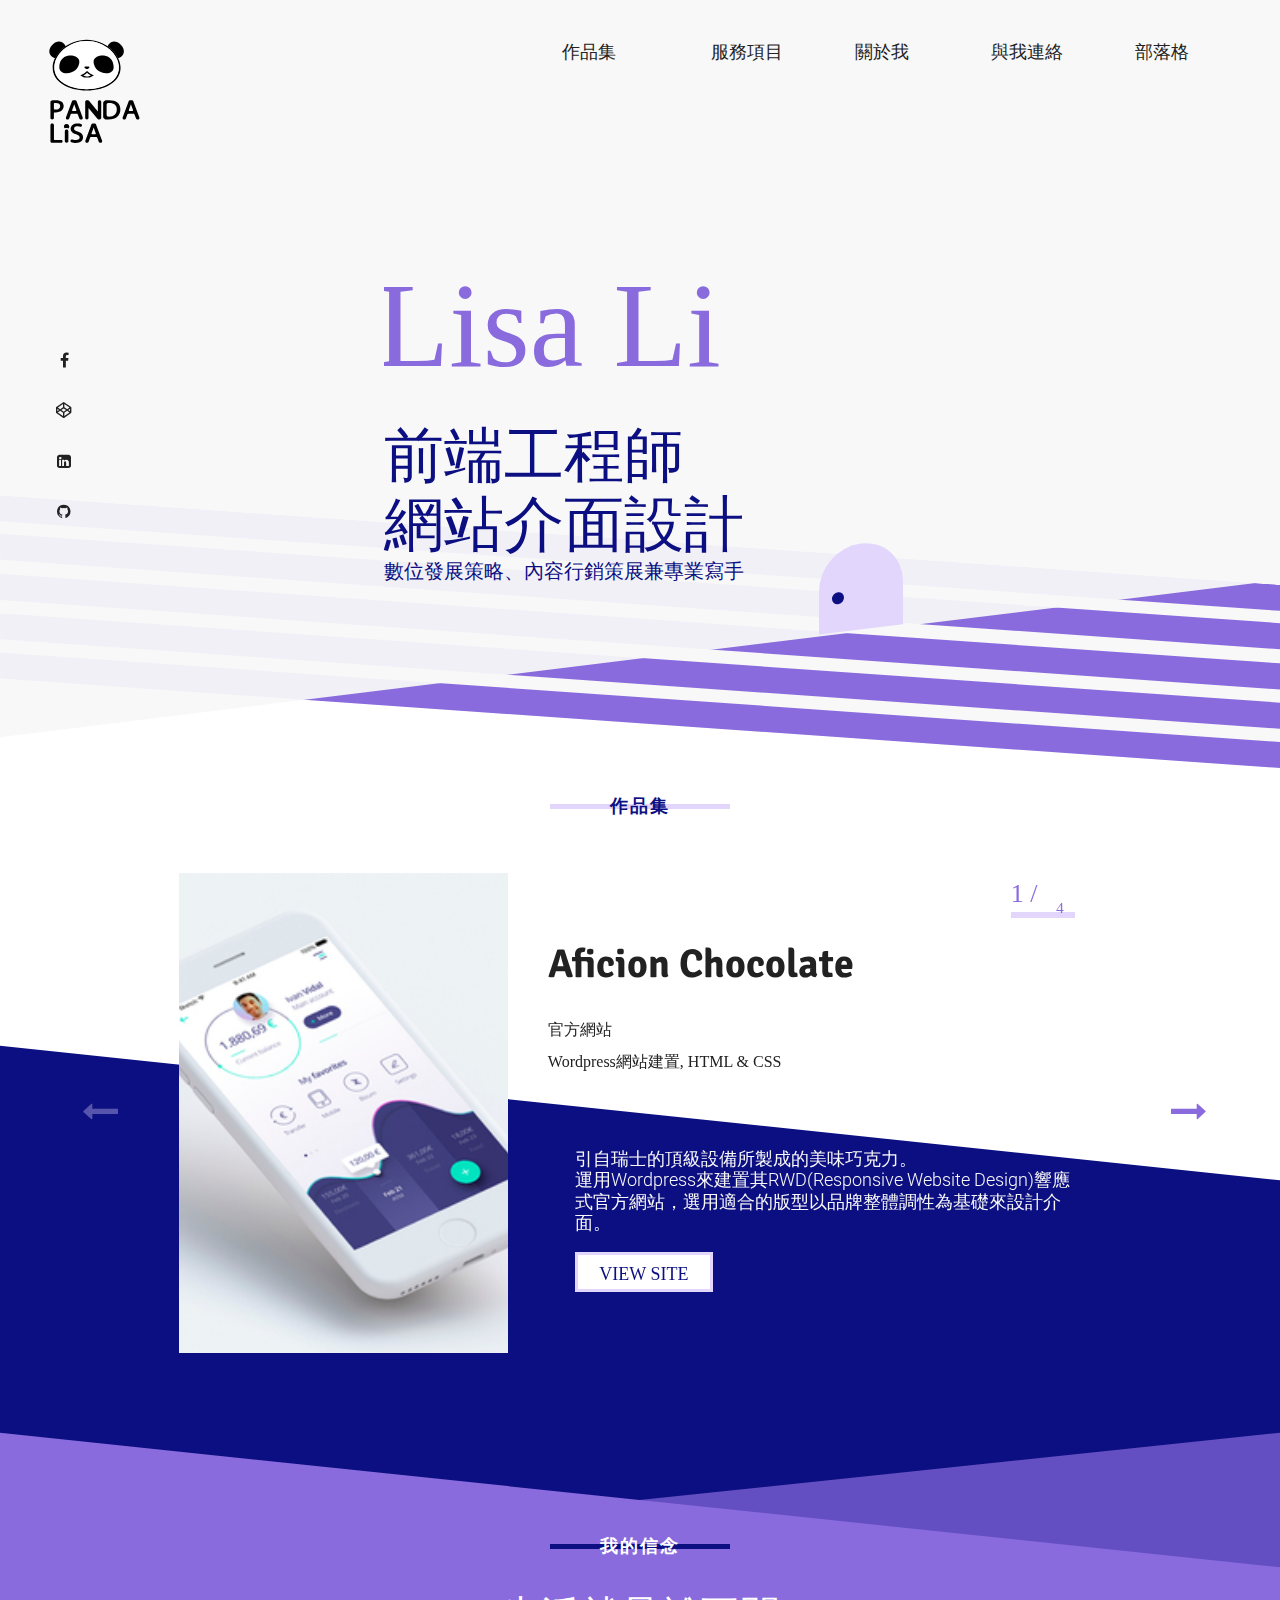
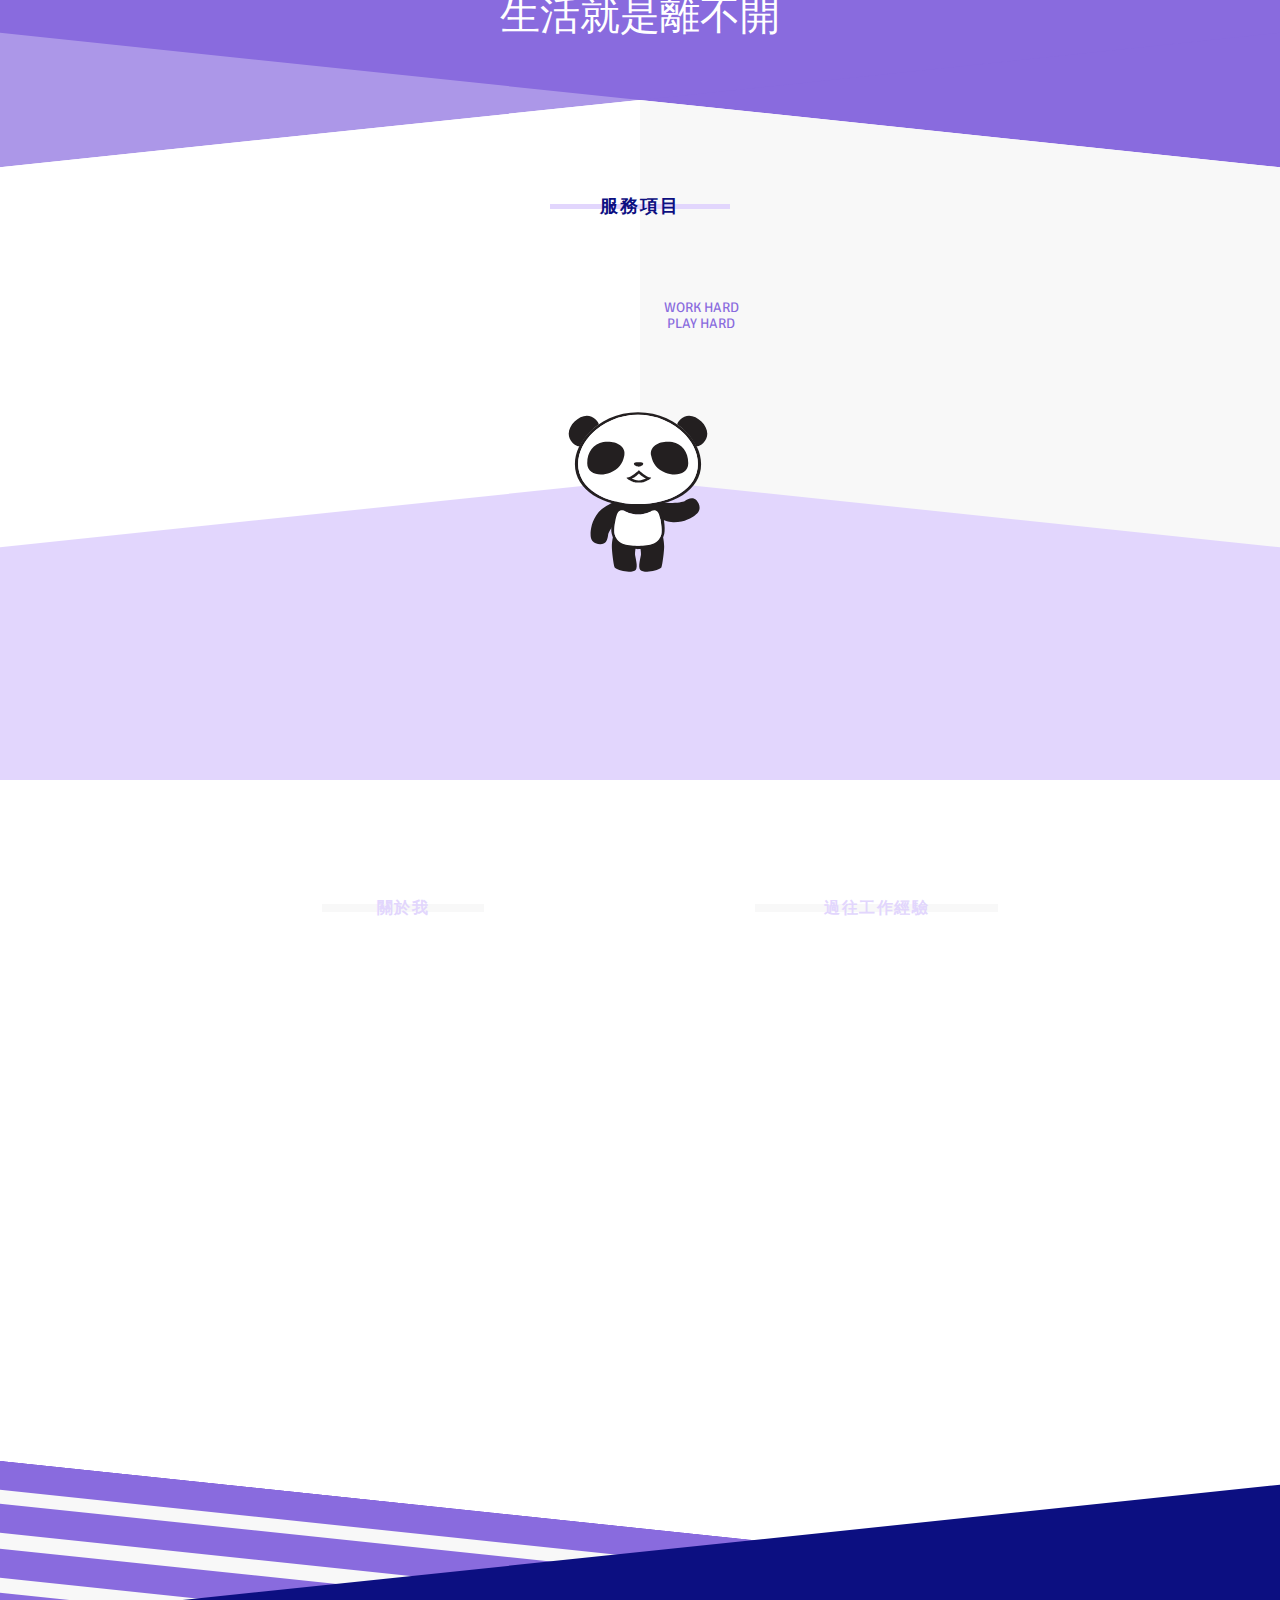
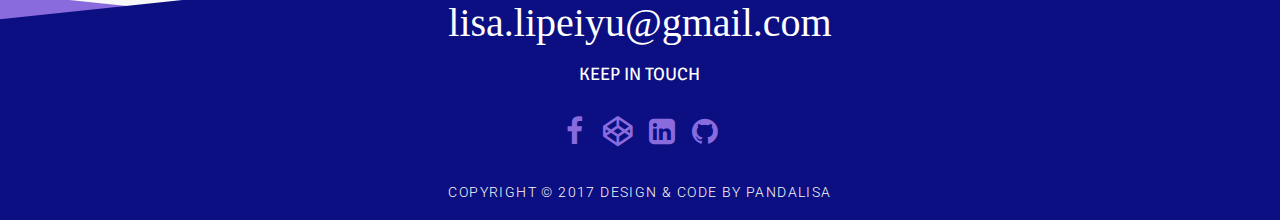
==== index_tw.html @ 1bcf2a0c "update chinese ver" ====
<!DOCTYPE html>
<html lang="zh-Hant">
<head>
	<meta charset="UTF-8">
	<meta name="viewport" content="width=device-width, initial-scale=1">
	<title>熊娜麗莎 > 前端工程師、網站介面設計、數位發展策略、內容策劃寫手 | Pandalisa</title>
	<link rel="stylesheet" href="css/main.css">
	<link rel="stylesheet" href="css/animate.css">
	<link rel="stylesheet" href="css/font-awesome.css">
    <link rel="stylesheet" href="css/swiper.css">
    <link href="https://fonts.googleapis.com/css?family=Roboto:300,400,500,700" rel="stylesheet">
    <link href="https://fonts.googleapis.com/css?family=Amaranth:400,700|Concert+One|Puritan:400,700|Rambla:400,700|Sarala:400,700|Signika+Negative:400,700" rel="stylesheet">


</head>
<body>

	<header>
		<section >
			<div class="brand">
				<a href="#"><img class="brand-logo" src="svg/panda-logo-01.svg" alt="Pandalisa Front-End Developer and UI/UX Designer"></a>
				<a href="#"><img class="brand-logo-hori" src="svg/panda-logo-02.svg" alt="Pandalisa Front-End Developer and UI/UX Designer"></a>
			</div>
			<nav>
				<div class="main-nav">
					<ul class="main-link">
						<li><a href="#" data-hover="portfolio" onclick="return false;" onmousedown="autoScroll('portfolio');">作品集</a></li>
						<li><a href="#" data-hover="Service" onclick="return false;" onmousedown="autoScroll('service');">服務項目</a></li>
						<li><a href="#" data-hover="About" onclick="return false;" onmousedown="autoScroll('about');">關於我</a></li>
						<li><a href="#contact" data-hover="Contact">與我連絡</a></li>
						<li><a href="http://pandalisa.blogspot.tw/" data-hover="Blog" target="_blank">部落格</a></li>
					</ul>
				</div>	
				<!--
				<div class="mobile-nav" >
					<a href="javascript:void(0);" class="navicon icon-color"><i class="fa fa-bars" aria-hidden="true"></i></a>
					<ul class="mobile-link hidden">
						<li>Hello and welcome~! <br> I can make your idea from start to finish.  I'm looking for a new fun project to work on so feel free to get in contact with me so we can get started!<br>lisa.lipeiyu@gmail.com</li>
						
						<li><a href="#" data-hover="portfolio" onclick="return false;" onmousedown="autoScroll('portfolio');">Portfolio</a></li>
						<li><a href="#" data-hover="Service" onclick="return false;" onmousedown="autoScroll('service');">Service</a></li>
						<li><a href="#" data-hover="About" onclick="return false;" onmousedown="autoScroll('about');">About</a></li>
						<li><a href="#contact" data-hover="Contact">Contact</a></li>
						<li><a href="http://pandalisa.blogspot.tw/" data-hover="Blog" target="_blank">Blog</a></li>
						
					</ul>
				</div>
				-->
			</nav>
		</section>

		<section id="sticky-nav">
			<div class="brand-hori">
				<a href="#"><img class="brand-logo-hori" src="svg/panda-logo-02.svg" alt="Pandalisa Front-End Developer and UI/UX Designer"></a>
			</div>
			<nav>
				<ul>
					<li><a href="#Portfolio" data-hover="Portfolio">Portfolio</a></li>
					<li><a href="#Service" data-hover="Service">Service</a></li>
					<li><a href="#About" data-hover="About">About</a></li>
					<li><a href="#Contact" data-hover="Contact">Contact</a></li>
					<li><a href="#contact" data-hover="Contact">Contact</a></li>
				</ul>	
			</nav>
		</section>
		<div class="clearfix"></div>
			<section id="social-nav">
				<ul>
					<li><a href="https://www.facebook.com/PANDAlisa" target="_blank"><i class="fa fa-facebook-f" aria-hidden="true"></i></a></li>
					<li><a href="https://codepen.io/pandalisa/" target="_blank"><i class="fa fa-codepen" aria-hidden="true"></i></a></li>
					<li><a href="https://www.linkedin.com/in/lisa-lii-pei-yu-b23a4916/" target="_blank"><i class="fa fa-linkedin-square" aria-hidden="true"></i></a></li>
					<li><a href="https://github.com/pandalisatpe" target="_blank"><i class="fa fa-github" aria-hidden="true"></i></a></li>
				</ul>
			</section>
		
	</header>
<!-- Main content Start -->
	<article>
	<!-- Hero Start -->
		<section class="head-hero">
			<div class="hero-title">
				<div class="my-name wow fadeIn" data-duration="1s"><img src="svg/myname.svg"></div>
				<div class="my-job wow fadeIn" data-duration="3s">前端工程師<br>網站介面設計</div>
				<div class="my-city wow fadeIn" data-duration="5.5s">數位發展策略、內容行銷策展兼專業寫手</div>
			</div>
			<div class="hero-bg-line"><img src="svg/header-line.svg" alt=""></div>
			<div class="hero-bg-gray"></div>
			<div class="hero-bg-panda">
				<p class="hero-bg-panda-hi" data-duration="7s">Hi</p>
				<img src="svg/panda.svg" alt="" class="hero-bg-panda-walk" data-duration="7s">
			</div>
		</section>
	<!-- Hero End-->

	<!-- Portfolio Start -->
	<div class="clearfix"></div>
		<section class="my-portfolio" id="portfolio">
			<h2 class="section-title">作品集</h2>
		    <!-- Swiper -->
		    <div class="swiper-container case-slider wow fadeIn">
		        <div class="swiper-wrapper">
		            <div class="swiper-slide">
						<div class="wrapper">
							<div class="case-item">
								<img class="case-img" src="img/case-app.jpg" alt="">
								<h3 class="case-name">Aficion Chocolate</h3>
								<p class="case-type">官方網站</p>
								<p class="case-tech">Wordpress網站建置, HTML &amp; CSS</p>
								<p class="case-description">引自瑞士的頂級設備所製成的美味巧克力。<br>運用Wordpress來建置其RWD(Responsive Website Design)響應式官方網站，選用適合的版型以品牌整體調性為基礎來設計介面。</p>
								<a class="view-more" href="http://aficion.com.tw/" target="_blank" >VIEW SITE</a>
							</div>
						</div>
		            </div>
		            <div class="swiper-slide">
						<div class="wrapper">
							<div class="case-item">
								<img class="case-img" src="img/case-app.jpg" alt="">
								<h3 class="case-name">Mimi Chat</h3>
								<p class="case-type">即時通訊軟體APP</p>
								<p class="case-tech">品牌LOGO設計, 介面設計</p>
								<p class="case-description">讓對話訊息更保有隱私。<br>設計LOGO、設計APP整體使用介面，因此通訊軟體的獨特性，在品牌LOGO上加上太陽眼鏡，並在對話介面上的ICON上透過運用不同深淺度的太陽眼鏡之小巧思，來顯示目前對話訊息的透明度。</p>
								<a class="view-more" href="#" >開發中</a>
							</div>
						</div>
		            </div>
		        	<div class="swiper-slide">
						<div class="wrapper">
							<div class="case-item">
								<img class="case-img" src="img/case-app.jpg" alt="">
								<h3 class="case-name">岩與水培訓活動形象官網</h3>
								<p class="case-type">繁體中文形象官網</p>
								<p class="case-tech">Wix網站建置 , 介面設計</p>
								<p class="case-description">遊戲化體驗式教育培訓。<br>使用Wix架站平台建置RWD響應式網站，設計整體介面與網站文案潤飾撰寫、教學影片前輯，以介紹培訓活動內容與歷往活動花絮。</p>
								<a class="view-more" href="http://www.rockandwaterprogram.com.tw/" target="_blank">VIEW SITE</a>
							</div>
						</div>
		            </div>
		            <div class="swiper-slide">
						<div class="wrapper">
							<div class="case-item">
								<img class="case-img" src="img/case-app.jpg" alt="">
								<h3 class="case-name">TFL 淬煉體能訓練中心</h3>
								<p class="case-type">官方網站</p>
								<p class="case-tech">Wordpress網站建置, HTML &amp; CSS</p>
								<p class="case-description">專業體適能訓訓練機構。<br>運用Wordpress來建置其RWD(Responsive Website Design)響應式官方網站，選用適合的版型以品牌整體調性為基礎來設計介面。</p>
								<a class="view-more" href="#" >現已下架</a>
							</div>
						</div>
		            </div>
		        </div>
		        <!-- Add Pagination -->
		        <div class="swiper-pagination"></div>
		        <!-- Add Arrows -->
		        <div class="slider-button swiper-button-prev"><i class="fa fa-long-arrow-left" aria-hidden="true"></i></div>
		        <div class="slider-button swiper-button-next"><i class="fa fa-long-arrow-right" aria-hidden="true"></i></div>
		    </div>
		    <div class="portfolio-bg"></div>
		</section>
	<!-- Portfolio End -->

	<!-- Belief Start -->
	<div class="clearfix"></div>
		<section class="my-belief">
			<div class="belief-content">
				<h2 class="section-title-dark">我的信念</h2>
				<p class="belief-text">生活就是離不開<span class="typewrite" data-period="2000" data-type='["設計","介面","文字","熊貓"]'></span><span Class="wrap"></span></p>
			</div>
			<div class="belief-bg left"></div>
			<div class="belief-bg right"></div>
		</section>
	<!-- Belief Start -->

	<!-- Service Start -->
		<section class="my-service" id="service">
			<div class="service-bg left"></div>
			<div class="service-bg right"></div>
			<div class="service-content">
				<h2 class="section-title">服務項目</h2>
				<div class="service-item wow fadeInUp" data-wow-duration="1s">
					<h3 class="service-header">介面與流程設計</h3>
					<p class="service-text">經由需求定義、資訊架構規劃、使用者分析，將客戶需求與使用者所能獲得的價值綜觀性考量，規劃出流程的交互原型與流程。</p>
				</div>
				<div class="service-item wow fadeInUp" data-wow-duration="1s">
					<h3 class="service-header">內容行銷策略與代寫</h3>
					<p class="service-text">
					運用有策略的內容，撰寫出符合需求之文案，如代寫文章、網站文案、公司簡介...等。用文字幫品牌說個好故事。</p>
				</div>
				<div class="service-item wow fadeInUp" data-wow-duration="2s">
					<h3 class="service-header">網站前端開發</h3>
					<p class="service-text">透過在網頁設計時加入的前端互動，建置吸引人的RWD網站，讓消費者能獲得所需資訊外更能進一步採取行動</p>
				</div>
				<div class="service-item wow fadeInUp" data-wow-duration="2s">
					<h3 class="service-header">數位發展規劃</h3>
					<p class="service-text">藉由品牌定位規劃、品牌形象策劃、活動策展，為品牌策劃前端形象定位，為品牌打造出擁獨性品牌個性。</p>
				</div>
			</div>
			<div class="service-panda">
				<p>WORK HARD<br>PLAY HARD</p>
				<img class="panda-service" src="svg/panda.svg" alt="">
			</div>
			
		</section>
	<!-- Service Start -->

	<!-- Profile Start -->
		<section class="my-profile" id="about">

			<div class="about-nav">
				<div class="nav-tab">
					<button class="tab-link" onclick="openAbout(event, 'my-about')" id="defaultOpen"><h2 class="section-title" style="width:10em;">關於我</h2></button>
 				 	<button class="tab-link" onclick="openAbout(event, 'my-work-experience')"><h2 class="section-title" style="width:15em;">過往工作經驗</h2></button>
 				 	<button class="tab-link-mobile"><h2 class="section-title" style="width:10em;">關於我</h2></button>
				</div>
			</div>

			<div id="my-about" class="tab-content wow fadeInLeft" data-wow-duration="2s">
				<div class="profile-avatar">
					<img src="img/me2.jpg" alt="Lisa Li, Front-End Developer and UI/UX Designer">
				</div>
				<div class="profile-introduction">
					<p class="profile-name">李珮瑜 Lisa Li</p>
					擁有三年多數位產品UI/UX介面設計經驗，喜愛藉由設計來解決問題，對網頁設計與建置有極大的熱情。<br><br>
					經手過線上、線下活動企劃與策展、品牌定位策略規劃，在使用驗體設計上能更深入考量如何串連O2O線上與線下虛實體驗。期望將過往在UI/UX及品牌規劃上的經驗帶到前端領域之中，打造符合趨勢且獨特的互動體驗。<br><br>
					<h4 class="profile-education">學歷</h4>
					<p>實踐大學 資訊科技與管理學系</p><br>
					<h4>非常愛 大 熊 貓 ！！！</h4>
				</div>
			</div>
			<div id="my-work-experience" class="tab-content">
				<div class="work-experience fadeInRight" data-wow-duration="10ms">
					<div class="experience wow fadeInRight" data-wow-duration="1s">
						<div class="date">Nov. 2014<br>Mar. 2017</div>
						<div class="work-company">名象品牌行銷策略股份有限公司</div>
						<div class="work-content"><strong>網站企畫、介面設計、網站專案管理</strong><br>以品牌為核心，對焦客戶需求，建構網站策略，規劃超過15個官方網站、3個活動網站。服務客戶從軟體服務、民生消費、醫美保養到教育等產業。</div>
					</div>
					<div class="experience wow fadeInRight" data-wow-duration="2s">
						<div class="date">Jul. 2012<br>Sep. 2014</div>
						<div class="work-company">甦活創意管理顧問股份有限公司</div>
						<div class="work-content"><strong>專案執行與客戶關係管理</strong><br>連續兩年執行全台最大500攤戶外展售會「城鄉禮讚」，並開發優質台灣品牌參與展售活動</div>
					</div>
					<div class="experience wow fadeInRight" data-wow-duration="3s">
						<div class="date">Jul. 2011<br>Jun. 2012</div>
						<div class="work-company">雄獅旅行社股份有限公司 專案企劃部</div>
						<div class="work-content"><strong>活動企畫、活動專案開發與管理</strong><br>開發潛在客戶，達成10%的實際拜訪與提案，接進台灣賓士2012尾牙活動、AMD Taiwan Team Building活動。</div>
					</div>
					<div class="experience wow fadeInRight" data-wow-duration="4s">
						<div class="date">Sep. 2009<br>Aug. 2010</div>
						<div class="work-company">際標資訊科技股份有限公司</div>
						<div class="work-content"><strong>網站企畫、前後台介面設計、網站推廣</strong><br>優化「台灣走走網」旅遊資訊平台之整體流程及介面，並策動上百位部落客提供優質旅遊資訊。</div>
					</div>
				</div>
			</div>

			<div class="about-nav">
				<div class="nav-tab">
 				 	<button class="tab-link-mobile"><h2 class="section-title" style="width:15em;">過往工作經驗</h2></button>
				</div>
			</div>

			<div id="my-work-experience" class="tab-content-mobile">
				<div class="work-experience fadeInRight" data-wow-duration="10ms">
					<div class="experience wow fadeInRight" data-wow-duration="1s">
						<div class="date">Nov. 2014<br>Mar. 2017</div>
						<div class="work-company">名象品牌行銷策略股份有限公司</div>
						<div class="work-content"><strong>網站企畫、介面設計、網站專案管理</strong><br>以品牌為核心，對焦客戶需求，建構網站策略，規劃超過15個官方網站、3個活動網站。服務客戶從軟體服務、民生消費、醫美保養到教育等產業。</div>
					</div>
					<div class="experience wow fadeInRight" data-wow-duration="2s">
						<div class="date">Jul. 2012<br>Sep. 2014</div>
						<div class="work-company">甦活創意管理顧問股份有限公司</div>
						<div class="work-content"><strong>專案執行與客戶關係管理</strong><br>連續兩年執行全台最大500攤戶外展售會「城鄉禮讚」，並開發優質台灣品牌參與展售活動</div>
					</div>
					<div class="experience wow fadeInRight" data-wow-duration="3s">
						<div class="date">Jul. 2011<br>Jun. 2012</div>
						<div class="work-company">雄獅旅行社股份有限公司 專案企劃部</div>
						<div class="work-content"><strong>活動企畫、活動專案開發與管理</strong><br>開發潛在客戶，達成10%的實際拜訪與提案，接進台灣賓士2012尾牙活動、AMD Taiwan Team Building活動。</div>
					</div>
					<div class="experience wow fadeInRight" data-wow-duration="4s">
						<div class="date">Sep. 2009<br>Aug. 2010</div>
						<div class="work-company">際標資訊科技股份有限公司</div>
						<div class="work-content"><strong>網站企畫、前後台介面設計、網站推廣</strong><br>優化「台灣走走網」旅遊資訊平台之整體流程及介面，並策動上百位部落客提供優質旅遊資訊。</div>
					</div>
				</div>
			</div>

		</section>
	<!-- Profile End -->

	</article>	
<!-- Main content End -->

	<footer id="contact">
		<section class="my-contact">
			<div class="contact-info">
				<a href="mailto:lisa.lipeiyu@gmail.com" class="my-mail">lisa.lipeiyu@gmail.com</a>
			</div>
			<p>Keep in Touch</p>
			<div class="social-contact">
				<ul>
					<li><a href="https://www.facebook.com/PANDAlisa" target="_blank"><i class="fa fa-facebook" aria-hidden="true"></i></a></li>
					<li><a href="https://codepen.io/pandalisa/" target="_blank"><i class="fa fa-codepen" aria-hidden="true"></i></a></li>
					<li><a href="https://www.linkedin.com/in/lisa-lii-pei-yu-b23a4916/" target="_blank"><i class="fa fa-linkedin-square" aria-hidden="true"></i></a></li>
					<li><a href="https://github.com/pandalisatpe" target="_blank"><i class="fa fa-github" aria-hidden="true"></i></a></li>
				</ul>
			</div>
			<div class="copyright">copyright &copy; 2017 Design &amp; Code by <a href="http://www.pandalisa.com/">Pandalisa</a></div>
		</section>
		<section class="footer-bg"></section>
	</footer>

	<!--Javascript-->
	<script type="text/javascript" src="js/main.js"></script>
	<script type="text/javascript" src="js/jquery.min.js"></script>
	<script type="text/javascript" src="js/wow.js"></script>
	<script type="text/javascript" src="js/swiper.js"></script>

	<script>
	    new WOW().init();
	</script>
    <!-- Initialize Swiper -->
    <script>
    var swiper = new Swiper('.swiper-container', {
        nextButton: '.swiper-button-next',
        prevButton: '.swiper-button-prev',
        pagination: '.swiper-pagination',
        paginationType: 'fraction'
    });
    </script>



</body>
</html>
---- css/main.css ----
@charset "UTF-8";
* {
  margin: 0;
  padding: 0;
  width: 100%;
  -webkit-box-sizing: border-box; }

/* Base Setting */
/*! normalize.css v6.0.0 | MIT License | github.com/necolas/normalize.css */
/* Document
   ========================================================================== */
/**
 * 1. Correct the line height in all browsers.
 * 2. Prevent adjustments of font size after orientation changes in
 *    IE on Windows Phone and in iOS.
 */
html {
  line-height: 1.15;
  /* 1 */
  -ms-text-size-adjust: 100%;
  /* 2 */
  -webkit-text-size-adjust: 100%;
  /* 2 */ }

/* Sections
   ========================================================================== */
/**
 * Add the correct display in IE 9-.
 */
article,
aside,
footer,
header,
nav,
section {
  display: block; }

/**
 * Correct the font size and margin on `h1` elements within `section` and
 * `article` contexts in Chrome, Firefox, and Safari.
 */
h1 {
  font-size: 2em;
  margin: 0.67em 0; }

/* Grouping content
   ========================================================================== */
/**
 * Add the correct display in IE 9-.
 * 1. Add the correct display in IE.
 */
figcaption,
figure,
main {
  /* 1 */
  display: block; }

/**
 * Add the correct margin in IE 8.
 */
figure {
  margin: 1em 40px; }

/**
 * 1. Add the correct box sizing in Firefox.
 * 2. Show the overflow in Edge and IE.
 */
hr {
  box-sizing: content-box;
  /* 1 */
  height: 0;
  /* 1 */
  overflow: visible;
  /* 2 */ }

/**
 * 1. Correct the inheritance and scaling of font size in all browsers.
 * 2. Correct the odd `em` font sizing in all browsers.
 */
pre {
  font-family: monospace, monospace;
  /* 1 */
  font-size: 1em;
  /* 2 */ }

/* Text-level semantics
   ========================================================================== */
/**
 * 1. Remove the gray background on active links in IE 10.
 * 2. Remove gaps in links underline in iOS 8+ and Safari 8+.
 */
a {
  background-color: transparent;
  /* 1 */
  -webkit-text-decoration-skip: objects;
  /* 2 */ }

/**
 * 1. Remove the bottom border in Chrome 57- and Firefox 39-.
 * 2. Add the correct text decoration in Chrome, Edge, IE, Opera, and Safari.
 */
abbr[title] {
  border-bottom: none;
  /* 1 */
  text-decoration: underline;
  /* 2 */
  text-decoration: underline dotted;
  /* 2 */ }

/**
 * Prevent the duplicate application of `bolder` by the next rule in Safari 6.
 */
b,
strong {
  font-weight: inherit; }

/**
 * Add the correct font weight in Chrome, Edge, and Safari.
 */
b,
strong {
  font-weight: bolder; }

/**
 * 1. Correct the inheritance and scaling of font size in all browsers.
 * 2. Correct the odd `em` font sizing in all browsers.
 */
code,
kbd,
samp {
  font-family: monospace, monospace;
  /* 1 */
  font-size: 1em;
  /* 2 */ }

/**
 * Add the correct font style in Android 4.3-.
 */
dfn {
  font-style: italic; }

/**
 * Add the correct background and color in IE 9-.
 */
mark {
  background-color: #ff0;
  color: #000; }

/**
 * Add the correct font size in all browsers.
 */
small {
  font-size: 80%; }

/**
 * Prevent `sub` and `sup` elements from affecting the line height in
 * all browsers.
 */
sub,
sup {
  font-size: 75%;
  line-height: 0;
  position: relative;
  vertical-align: baseline; }

sub {
  bottom: -0.25em; }

sup {
  top: -0.5em; }

/* Embedded content
   ========================================================================== */
/**
 * Add the correct display in IE 9-.
 */
audio,
video {
  display: inline-block; }

/**
 * Add the correct display in iOS 4-7.
 */
audio:not([controls]) {
  display: none;
  height: 0; }

/**
 * Remove the border on images inside links in IE 10-.
 */
img {
  border-style: none; }

/**
 * Hide the overflow in IE.
 */
svg:not(:root) {
  overflow: hidden; }

/* Forms
   ========================================================================== */
/**
 * Remove the margin in Firefox and Safari.
 */
button,
input,
optgroup,
select,
textarea {
  margin: 0; }

/**
 * Show the overflow in IE.
 * 1. Show the overflow in Edge.
 */
button,
input {
  /* 1 */
  overflow: visible; }

/**
 * Remove the inheritance of text transform in Edge, Firefox, and IE.
 * 1. Remove the inheritance of text transform in Firefox.
 */
button,
select {
  /* 1 */
  text-transform: none; }

/**
 * 1. Prevent a WebKit bug where (2) destroys native `audio` and `video`
 *    controls in Android 4.
 * 2. Correct the inability to style clickable types in iOS and Safari.
 */
button,
html [type="button"],
[type="reset"],
[type="submit"] {
  -webkit-appearance: button;
  /* 2 */ }

/**
 * Remove the inner border and padding in Firefox.
 */
button::-moz-focus-inner,
[type="button"]::-moz-focus-inner,
[type="reset"]::-moz-focus-inner,
[type="submit"]::-moz-focus-inner {
  border-style: none;
  padding: 0; }

/**
 * Restore the focus styles unset by the previous rule.
 */
button:-moz-focusring,
[type="button"]:-moz-focusring,
[type="reset"]:-moz-focusring,
[type="submit"]:-moz-focusring {
  outline: 1px dotted ButtonText; }

/**
 * 1. Correct the text wrapping in Edge and IE.
 * 2. Correct the color inheritance from `fieldset` elements in IE.
 * 3. Remove the padding so developers are not caught out when they zero out
 *    `fieldset` elements in all browsers.
 */
legend {
  box-sizing: border-box;
  /* 1 */
  color: inherit;
  /* 2 */
  display: table;
  /* 1 */
  max-width: 100%;
  /* 1 */
  padding: 0;
  /* 3 */
  white-space: normal;
  /* 1 */ }

/**
 * 1. Add the correct display in IE 9-.
 * 2. Add the correct vertical alignment in Chrome, Firefox, and Opera.
 */
progress {
  display: inline-block;
  /* 1 */
  vertical-align: baseline;
  /* 2 */ }

/**
 * Remove the default vertical scrollbar in IE.
 */
textarea {
  overflow: auto; }

/**
 * 1. Add the correct box sizing in IE 10-.
 * 2. Remove the padding in IE 10-.
 */
[type="checkbox"],
[type="radio"] {
  box-sizing: border-box;
  /* 1 */
  padding: 0;
  /* 2 */ }

/**
 * Correct the cursor style of increment and decrement buttons in Chrome.
 */
[type="number"]::-webkit-inner-spin-button,
[type="number"]::-webkit-outer-spin-button {
  height: auto; }

/**
 * 1. Correct the odd appearance in Chrome and Safari.
 * 2. Correct the outline style in Safari.
 */
[type="search"] {
  -webkit-appearance: textfield;
  /* 1 */
  outline-offset: -2px;
  /* 2 */ }

/**
 * Remove the inner padding and cancel buttons in Chrome and Safari on macOS.
 */
[type="search"]::-webkit-search-cancel-button,
[type="search"]::-webkit-search-decoration {
  -webkit-appearance: none; }

/**
 * 1. Correct the inability to style clickable types in iOS and Safari.
 * 2. Change font properties to `inherit` in Safari.
 */
::-webkit-file-upload-button {
  -webkit-appearance: button;
  /* 1 */
  font: inherit;
  /* 2 */ }

/* Interactive
   ========================================================================== */
/*
 * Add the correct display in IE 9-.
 * 1. Add the correct display in Edge, IE, and Firefox.
 */
details,
menu {
  display: block; }

/*
 * Add the correct display in all browsers.
 */
summary {
  display: list-item; }

/* Scripting
   ========================================================================== */
/**
 * Add the correct display in IE 9-.
 */
canvas {
  display: inline-block; }

/**
 * Add the correct display in IE.
 */
template {
  display: none; }

/* Hidden
   ========================================================================== */
/**
 * Add the correct display in IE 10-.
 */
[hidden] {
  display: none; }

@font-face {
  font-family: 'Liquide';
  src: url("fonts/Liquide.ttf") format("truetype"); }
@font-face {
  font-family: 'Roboto';
  font-style: 'regular';
  font-weight: 400;
  src: url("https://fonts.googleapis.com/css?family=Roboto:300,400,500,700"); }
h1, h2, h3, h4 {
  font-family: "Signika Negative", "Rambla", sans-serif; }

h1 {
  font-size: 40px; }

h2 {
  font-size: 20px; }

h3 {
  font-size: 30px; }

h4 {
  font-size: 18px; }

p {
  font-size: 18px; }

.clearfix:after {
  content: '';
  display: table;
  clear: both; }

/*
// pc 
@media all and (min-width: 1025px) and (max-width: 1440px) {
	body {width: 100%;}	
}

// pc normal and pad-horizonal 
@media all and (min-width: 960px) and (max-width: 1024px) {
	
}

// pc small
@media all and (min-width: 768px) and (max-width: 959px) {
	
}

// pad vertical
@media all and (min-width: 640px) and (max-width: 767px) {
	body {width: 100%;}	
}

// mobile horizonal
@media all and (min-width: 426px) and (max-width: 639px) {
	body {width: 100%;}
}

// mobile vertical
@media all and (min-width: 321px) and (max-width: 425px) {
	body {width: 100%;}	
}

// mobile small
@media all and (max-width: 320px) {
	body {width: 100%;}	
}
*/
body {
  width: 100%;
  font-family: 'Roboto';
  font-size: 20px;
  color: #222222; }
  @media all and (min-width: 640px) and (max-width: 768px) {
    body {
      font-size: 19px; } }
  @media all and (min-width: 426px) and (max-width: 639px) {
    body {
      font-size: 18px; } }
  @media all and (min-width: 321px) and (max-width: 425px) {
    body {
      font-size: 18px; } }
  @media all and (max-width: 320px) {
    body {
      font-size: 18px; } }

/* Each Module */
.brand {
  z-index: 900;
  float: left;
  position: absolute;
  width: 20%; }
  .brand a:active {
    background: none; }
  .brand .brand-logo {
    width: 7em;
    margin: 1em 1.2em;
    display: block; }
    @media all and (min-width: 960px) and (max-width: 1024px) {
      .brand .brand-logo {
        width: 6em; } }
    @media all and (min-width: 769px) and (max-width: 959px) {
      .brand .brand-logo {
        width: 5em; } }
    @media all and (min-width: 640px) and (max-width: 768px) {
      .brand .brand-logo {
        display: none; } }
    @media all and (min-width: 426px) and (max-width: 639px) {
      .brand .brand-logo {
        display: none; } }
    @media all and (min-width: 321px) and (max-width: 425px) {
      .brand .brand-logo {
        display: none; } }
    @media all and (max-width: 320px) {
      .brand .brand-logo {
        display: none; } }
  .brand .brand-logo-hori {
    width: 9em;
    margin: .7em 0;
    display: none; }
    @media all and (min-width: 640px) and (max-width: 768px) {
      .brand .brand-logo-hori {
        display: block; } }
    @media all and (min-width: 426px) and (max-width: 639px) {
      .brand .brand-logo-hori {
        display: block; } }
    @media all and (min-width: 321px) and (max-width: 425px) {
      .brand .brand-logo-hori {
        display: block; } }
    @media all and (max-width: 320px) {
      .brand .brand-logo-hori {
        display: block; } }

nav {
  z-index: 800;
  position: absolute;
  float: left; }

.main-nav {
  width: 80%;
  height: 6em;
  float: right;
  display: block;
  padding: 0 5%; }
  .main-nav ul {
    text-align: right;
    padding-top: 2em; }
    .main-nav ul li:nth-child(1) {
      width: 7.5em; }
    .main-nav ul li:nth-child(2) {
      width: 5.5em; }
    .main-nav ul li:nth-child(3) {
      width: 5em; }
    .main-nav ul li:nth-child(4) {
      width: 6.5em; }
    .main-nav ul li:nth-child(5) {
      width: 4em; }
    .main-nav ul li {
      display: inline-block;
      text-align: center;
      margin: 0 1em;
      font-family: "Signika Negative", "Rambla", sans-serif;
      font-size: .9em;
      text-transform: uppercase; }
      .main-nav ul li a {
        text-decoration: none;
        color: #222222; }
      .main-nav ul li a:hover {
        color: #0C0F81; }
      .main-nav ul li:hover {
        background: linear-gradient(0deg, transparent 0%, transparent 30%, #E2D6FD 30%, #E2D6FD 70%, transparent 70%, transparent 100%); }
  @media all and (min-width: 960px) and (max-width: 1024px) {
    .main-nav ul li {
      margin: 0 0.7em; } }
  @media all and (min-width: 769px) and (max-width: 959px) {
    .main-nav {
      padding: 0 5% 0 1%; }
      .main-nav ul li {
        margin: 0 0.4em; } }
  @media all and (min-width: 640px) and (max-width: 768px) {
    .main-nav {
      padding: 0.5em 1% 0;
      font-size: .9em; }
      .main-nav ul li {
        margin: 0 0.3em; } }
  @media all and (min-width: 426px) and (max-width: 639px) {
    .main-nav {
      display: none; } }
  @media all and (min-width: 321px) and (max-width: 425px) {
    .main-nav {
      display: none; } }
  @media all and (max-width: 320px) {
    .main-nav {
      display: none; } }

.mobile-bg {
  background: #896bde;
  height: 100vh;
  transform-origin: top;
  transform: height 2s ease; }

.mobile-nav {
  width: 100%;
  float: left;
  position: absolute;
  padding: 1.5em 2em;
  /*
  ul.mobile-link {
  	width: 100%;
  	text-align: center;
  	padding: 1em 20% 0;
  	li {
  		display: block;
  		text-align: center;
  		width: 100%;
  		margin: 1.4em 0;
  		font-family: $font;
  		font-size: 1.7em;
  		a {
  			text-decoration: none;
  			color: #FFF;
  		}
  		a:hover {
  			color: $dark-blue;
  		}
  		&:hover{				
  			background: linear-gradient(0deg,
  				transparent 0%, transparent 30%,
  				$light-purple 30%, $light-purple 70%, 
  				transparent 70%, transparent 100%);
  		}
  	}
  }
  */ }
  .mobile-nav a:active {
    background: none; }
  .mobile-nav .navicon {
    text-align: right;
    color: #FFF;
    font-size: 2em; }
  .mobile-nav .icon-color {
    color: #896BDE; }
  .mobile-nav ul.hidden {
    display: none; }
  .mobile-nav ul.mobile-link {
    width: 100%;
    text-align: center; }
    .mobile-nav ul.mobile-link li {
      display: block;
      text-align: center;
      width: 100%;
      margin: 1.4em 0;
      font-size: 1.2em;
      line-height: 2em;
      color: #FFF; }
  @media all and (min-width: 1025px) and (max-width: 1440px) {
    .mobile-nav {
      display: none; } }
  @media all and (min-width: 960px) and (max-width: 1024px) {
    .mobile-nav {
      display: none; } }
  @media all and (min-width: 769px) and (max-width: 959px) {
    .mobile-nav {
      display: none; } }
  @media all and (min-width: 640px) and (max-width: 768px) {
    .mobile-nav {
      display: none; } }
  @media all and (min-width: 426px) and (max-width: 639px) {
    .mobile-nav {
      display: block; } }
  @media all and (min-width: 321px) and (max-width: 425px) {
    .mobile-nav {
      display: block; } }
  @media all and (max-width: 320px) {
    .mobile-nav {
      display: block; } }

#sticky-nav {
  display: none;
  opacity: 0;
  position: fixed;
  padding: 0 5%;
  z-index: 900;
  background: rgba(248, 248, 248, 0.8);
  width: 100%;
  height: 4.5em;
  top: -4.5em;
  transform-origin: top;
  transition: all 2s linear; }

@keyframes navdown {
  form {
    top: -4.5em;
    opacity: 0; }
  to {
    top: 0;
    opacity: 1; } }
#sticky-nav > .brand-hori {
  float: left;
  width: 20%; }
  #sticky-nav > .brand-hori .brand-logo-hori {
    width: 9em;
    margin: .7em 1.2em; }

#sticky-nav > nav {
  float: right;
  display: block;
  height: 6em; }
  #sticky-nav > nav ul {
    text-align: right;
    padding-top: 1.6em; }
    #sticky-nav > nav ul li:nth-child(1) {
      width: 8em; }
    #sticky-nav > nav ul li:nth-child(2) {
      width: 6em; }
    #sticky-nav > nav ul li:nth-child(3) {
      width: 5.5em; }
    #sticky-nav > nav ul li:nth-child(4) {
      width: 7em; }
    #sticky-nav > nav ul li {
      display: inline-block;
      text-align: center;
      margin: 0 1em;
      font-family: "Signika Negative", "Rambla", sans-serif;
      font-size: .7em; }
      #sticky-nav > nav ul li a {
        text-decoration: none;
        color: #222222; }
      #sticky-nav > nav ul li a:hover {
        color: #0C0F81; }
      #sticky-nav > nav ul li:hover {
        background: linear-gradient(0deg, transparent 0%, transparent 30%, #E2D6FD 30%, #E2D6FD 70%, transparent 70%, transparent 100%); }

#social-nav {
  float: left;
  display: block;
  position: fixed;
  width: 10%;
  margin-top: 25%;
  z-index: 900; }
  #social-nav ul li {
    margin: 2em auto;
    text-align: center;
    list-style: none;
    font-size: .8em; }
    #social-nav ul li a, #social-nav ul li a:link {
      color: #222222; }
    #social-nav ul li a:hover {
      color: #896BDE; }
  @media all and (min-width: 640px) and (max-width: 768px) {
    #social-nav {
      display: none; } }
  @media all and (min-width: 426px) and (max-width: 639px) {
    #social-nav {
      display: none; } }
  @media all and (min-width: 321px) and (max-width: 425px) {
    #social-nav {
      display: none; } }
  @media all and (max-width: 320px) {
    #social-nav {
      display: none; } }

.section-title, .nav-tab button h2, .nav-tab button.active h2, .nav-tab button:hover h2, .nav-tab button:focus h2, .nav-tab .tab-link-mobile h2 {
  width: 10em;
  font-size: .9em;
  color: #0C0F81;
  text-align: center;
  margin: 2em auto;
  font-family: "Signika Negative", "Rambla", sans-serif;
  letter-spacing: .1em;
  text-transform: uppercase;
  background: linear-gradient(0deg, transparent 0%, transparent 40%, #E2D6FD 40%, #E2D6FD 60%, transparent 60%, transparent 100%); }

.section-title-dark {
  width: 10em;
  font-size: .9em;
  color: #FFF;
  text-align: center;
  margin: 2em auto;
  font-family: "Signika Negative", "Rambla", sans-serif;
  letter-spacing: .1em;
  text-transform: uppercase;
  background: linear-gradient(0deg, transparent 0%, transparent 40%, #0C0F81 40%, #0C0F81 60%, transparent 60%, transparent 100%); }

.case-slider {
  z-index: 50;
  width: 100%;
  position: absolute; }

.wrapper {
  width: 80%;
  margin: 0 10%; }
  @media all and (min-width: 426px) and (max-width: 639px) {
    .wrapper {
      width: 86%;
      margin: 0 7%; } }
  @media all and (min-width: 321px) and (max-width: 425px) {
    .wrapper {
      width: 90%;
      margin: 0 5%; } }
  @media all and (max-width: 320px) {
    .wrapper {
      width: 90%;
      margin: 0 5%; } }

.case-item {
  width: 90%;
  height: 25em;
  margin: 0 5%; }
  @media all and (min-width: 321px) and (max-width: 425px) {
    .case-item {
      height: 29em; } }
  @media all and (max-width: 320px) {
    .case-item {
      height: 30em; } }

.case-img {
  float: left;
  width: 40%;
  height: 25em;
  object-fit: cover;
  padding: 1em 2em 0 0; }
  @media all and (min-width: 769px) and (max-width: 959px) {
    .case-img {
      height: 13em; } }
  @media all and (min-width: 640px) and (max-width: 768px) {
    .case-img {
      height: 11em; } }
  @media all and (min-width: 426px) and (max-width: 639px) {
    .case-img {
      height: 11em; } }
  @media all and (min-width: 321px) and (max-width: 425px) {
    .case-img {
      width: 100%;
      height: 7em;
      padding: 0 1em; } }
  @media all and (max-width: 320px) {
    .case-img {
      width: 100%;
      height: 7em;
      padding: 0 1em; } }

.case-name {
  float: left;
  width: 50%;
  height: 2em;
  font-family: "Signika Negative", "Rambla", sans-serif;
  font-size: 2em;
  margin-top: 2.2em; }
  @media all and (min-width: 960px) and (max-width: 1024px) {
    .case-name {
      width: 60%;
      margin-top: 1.2em; } }
  @media all and (min-width: 769px) and (max-width: 959px) {
    .case-name {
      font-size: 1.8em;
      width: 60%;
      margin-top: 2.2em; } }
  @media all and (min-width: 640px) and (max-width: 768px) {
    .case-name {
      font-size: 1.6em;
      width: 60%;
      margin-top: 1.2em; } }
  @media all and (min-width: 426px) and (max-width: 639px) {
    .case-name {
      font-size: 1.8em;
      width: 60%;
      margin-top: 1.2em; } }
  @media all and (min-width: 321px) and (max-width: 425px) {
    .case-name {
      text-align: center;
      font-size: 1.5em;
      width: 100%;
      margin-top: 1em; } }
  @media all and (max-width: 320px) {
    .case-name {
      text-align: center;
      width: 100%;
      font-size: 1.5em;
      margin-top: 1em; } }

.case-type {
  float: left;
  width: 50%;
  height: 2em;
  font-size: .8em; }
  @media all and (min-width: 769px) and (max-width: 959px) {
    .case-type {
      margin-top: 1em; } }
  @media all and (min-width: 640px) and (max-width: 768px) {
    .case-type {
      margin-top: 1.5em; } }
  @media all and (min-width: 426px) and (max-width: 639px) {
    .case-type {
      margin-top: 1.5em;
      width: 50%; } }
  @media all and (min-width: 321px) and (max-width: 425px) {
    .case-type {
      width: 85%;
      color: #FFF;
      margin-left: 5%;
      margin-top: 1.7em; } }
  @media all and (max-width: 320px) {
    .case-type {
      width: 85%;
      color: #FFF;
      margin-left: 5%;
      margin-top: 1.7em; } }

.case-tech {
  float: left;
  width: 50%;
  height: 2em;
  font-size: .8em; }
  @media all and (min-width: 426px) and (max-width: 639px) {
    .case-tech {
      width: 50%; } }
  @media all and (min-width: 321px) and (max-width: 425px) {
    .case-tech {
      width: 85%;
      color: #FFF;
      margin-left: 5%; } }
  @media all and (max-width: 320px) {
    .case-tech {
      width: 85%;
      color: #FFF;
      margin-left: 5%; } }

.case-description {
  float: left;
  width: 60%;
  font-size: .9em;
  font-weight: 300;
  line-height: 1.2em;
  color: #f8f8f8;
  padding: 3.5em 1.5em 1em; }
  @media all and (min-width: 769px) and (max-width: 959px) {
    .case-description {
      width: 100%;
      padding: 1.5em 1.5em 1em; } }
  @media all and (min-width: 640px) and (max-width: 768px) {
    .case-description {
      width: 100%;
      padding: 1.5em 1.5em 1em; } }
  @media all and (min-width: 426px) and (max-width: 639px) {
    .case-description {
      width: 100%;
      padding: 1.5em 1.5em 1em; } }
  @media all and (min-width: 321px) and (max-width: 425px) {
    .case-description {
      width: 98%;
      margin: .5em 1%;
      padding: 0; } }
  @media all and (max-width: 320px) {
    .case-description {
      width: 100%;
      margin: .5em 0%;
      padding: 0; } }

.view-more {
  float: left;
  width: 15%;
  height: 2.2em;
  font-size: .9em;
  background: #fff;
  color: #0C0F81;
  text-align: center;
  text-decoration: none;
  border: 0.2em solid #E2D6FD;
  padding: .5em 0;
  margin-left: 1.5em; }
  .view-more:hover {
    background: #E2D6FD;
    color: #fff;
    transition: all 200ms ease; }
  @media all and (min-width: 769px) and (max-width: 959px) {
    .view-more {
      width: 20%;
      margin: 1em 40% 0; } }
  @media all and (min-width: 640px) and (max-width: 768px) {
    .view-more {
      width: 26%;
      margin: 1em 37% 0; } }
  @media all and (min-width: 426px) and (max-width: 639px) {
    .view-more {
      width: 34%;
      margin: 1em 33% 0; } }
  @media all and (min-width: 321px) and (max-width: 425px) {
    .view-more {
      width: 40%;
      margin: 1em 30%; } }
  @media all and (max-width: 320px) {
    .view-more {
      width: 40%;
      margin: 1em 30%; } }

.slider-button {
  position: absolute;
  width: 90%;
  height: 5em;
  margin: 7em 5% 0;
  font-size: 1.8em;
  top: 45%; }
  .slider-button:hover {
    cursor: pointer; }
  @media all and (min-width: 960px) and (max-width: 1024px) {
    .slider-button {
      top: 46%; } }
  @media all and (min-width: 769px) and (max-width: 959px) {
    .slider-button {
      top: 46%; } }
  @media all and (min-width: 640px) and (max-width: 768px) {
    .slider-button {
      top: 41%; } }
  @media all and (min-width: 426px) and (max-width: 639px) {
    .slider-button {
      top: 40%; } }
  @media all and (min-width: 321px) and (max-width: 425px) {
    .slider-button {
      top: 38%; } }
  @media all and (max-width: 320px) {
    .slider-button {
      top: 36%; } }

.swiper-button-prev {
  width: 1em;
  height: 3em;
  left: .5em;
  padding-top: 1em;
  color: #E2D6FD; }
  .swiper-button-prev:hover {
    padding-top: .94em;
    text-shadow: 0.05em 0.1em 0.1em #222222; }
  @media all and (min-width: 426px) and (max-width: 639px) {
    .swiper-button-prev {
      left: -2%; } }
  @media all and (min-width: 321px) and (max-width: 425px) {
    .swiper-button-prev {
      left: -3%; } }
  @media all and (max-width: 320px) {
    .swiper-button-prev {
      left: -3%; } }

.swiper-button-next {
  width: 1em;
  height: 3em;
  right: .5em;
  padding-top: 1em;
  text-align: right;
  color: #896BDE; }
  .swiper-button-next:hover {
    padding-top: .94em;
    text-shadow: -0.05em 0.1em 0.1em #E2D6FD; }
  @media all and (min-width: 426px) and (max-width: 639px) {
    .swiper-button-next {
      right: -2%; } }
  @media all and (min-width: 321px) and (max-width: 425px) {
    .swiper-button-next {
      right: -3%; } }
  @media all and (max-width: 320px) {
    .swiper-button-next {
      right: -3%; } }

.swiper-pagination {
  position: absolute;
  right: 15%;
  top: 1em;
  width: 10%;
  height: 3em;
  font-family: 'Roboto';
  color: #896BDE;
  font-size: 1.3em; }
  @media all and (min-width: 960px) and (max-width: 1024px) {
    .swiper-pagination {
      right: 10%; } }
  @media all and (min-width: 769px) and (max-width: 959px) {
    .swiper-pagination {
      right: 15%;
      top: 90%; } }
  @media all and (min-width: 640px) and (max-width: 768px) {
    .swiper-pagination {
      right: 15%;
      top: 85%; } }
  @media all and (min-width: 426px) and (max-width: 639px) {
    .swiper-pagination {
      right: 16%;
      top: 90%; } }
  @media all and (min-width: 321px) and (max-width: 425px) {
    .swiper-pagination {
      font-size: 1em;
      right: 48%;
      top: 93%; } }
  @media all and (max-width: 320px) {
    .swiper-pagination {
      font-size: 1em;
      right: 48%;
      top: 95%; } }
  .swiper-pagination .swiper-pagination-total {
    display: block;
    position: absolute;
    color: #222222;
    font-size: .6em;
    color: #896BDE;
    left: 2.3em;
    top: 1.3em; }
  .swiper-pagination:before {
    content: "";
    position: absolute;
    width: 50%;
    height: .2em;
    background: #E2D6FD;
    top: 1.3em; }

/* General Layout */
header {
  z-index: 800;
  width: 100%;
  height: 6em;
  background: #f8f8f8;
  padding: 0; }
  @media all and (min-width: 640px) and (max-width: 768px) {
    header {
      height: 5em; } }
  @media all and (min-width: 426px) and (max-width: 639px) {
    header {
      position: fixed;
      background: rgba(248, 248, 248, 0.3);
      height: 4em; } }
  @media all and (min-width: 321px) and (max-width: 425px) {
    header {
      position: fixed;
      background: rgba(248, 248, 248, 0.3);
      height: 4em; } }
  @media all and (max-width: 320px) {
    header {
      position: fixed;
      background: rgba(248, 248, 248, 0.3);
      height: 4em; } }

footer {
  width: 100%;
  height: 14em;
  overflow: hidden; }

.my-contact {
  z-index: 50;
  position: absolute;
  width: 34%;
  margin: 1em 33% 0;
  text-align: center;
  padding-top: 2em;
  color: #FFF; }
  .my-contact p {
    font-family: "Signika Negative", "Rambla", sans-serif;
    margin-top: 1em;
    text-transform: uppercase; }
  @media all and (min-width: 960px) and (max-width: 1024px) {
    .my-contact {
      width: 44%;
      margin: 1em 28% 0; } }
  @media all and (min-width: 769px) and (max-width: 959px) {
    .my-contact {
      width: 50%;
      margin: 1em 25% 0; } }
  @media all and (min-width: 640px) and (max-width: 768px) {
    .my-contact {
      width: 56%;
      margin: 1em 22% 0; } }
  @media all and (min-width: 426px) and (max-width: 639px) {
    .my-contact {
      width: 80%;
      margin: 1em 10% 0; } }
  @media all and (min-width: 321px) and (max-width: 425px) {
    .my-contact {
      width: 90%;
      margin: 1em 5% 0;
      font-size: .8em; } }
  @media all and (max-width: 320px) {
    .my-contact {
      width: 90%;
      margin: 1em 5% 0;
      font-size: .8em; } }

.contact-info {
  text-align: center; }
  .contact-info .my-mail {
    font-size: 2em;
    text-decoration: none;
    color: #FFF;
    width: 15em; }
  .contact-info:hover {
    background: linear-gradient(0deg, transparent 0%, transparent 30%, #222222 30%, #222222 70%, transparent 70%, transparent 100%); }

.social-contact {
  width: 40%;
  height: 1.5em;
  margin: 1em 30% .8em;
  font-size: 1.5em; }
  .social-contact ul {
    list-style: none; }
    .social-contact ul li {
      width: 25%;
      text-align: center;
      float: left; }
      .social-contact ul li a, .social-contact ul li a:link {
        color: #896BDE; }
      .social-contact ul li a:hover {
        color: #fff; }

.copyright {
  font-size: .7em;
  font-weight: 300;
  letter-spacing: .1em;
  color: #f8f8f8;
  text-transform: uppercase; }
  .copyright a, .copyright a:link {
    text-decoration: none;
    color: #f8f8f8; }

.footer-bg {
  z-index: 10;
  width: 100%;
  height: 14em;
  background: linear-gradient(0deg, #0C0F81 0%, #0C0F81 60%, transparent 60%, transparent 100%);
  overflow: hidden; }
  .footer-bg:before {
    content: "";
    width: 59%;
    height: 8.8em;
    position: absolute;
    transform-origin: right top;
    transform: skewY(6deg);
    background-image: url("../svg/header-line.svg"); }
  .footer-bg:after {
    content: "";
    width: 100%;
    height: 9em;
    position: absolute;
    transform: skewY(-6deg);
    background: #0C0F81;
    margin-top: .6em; }
  @media all and (min-width: 960px) and (max-width: 1024px) {
    .footer-bg:before {
      width: 65%; } }
  @media all and (min-width: 769px) and (max-width: 959px) {
    .footer-bg:before {
      width: 65%; } }
  @media all and (min-width: 640px) and (max-width: 768px) {
    .footer-bg:before {
      width: 65%; } }
  @media all and (min-width: 426px) and (max-width: 639px) {
    .footer-bg:before {
      width: 71%;
      transform: skewY(6deg) scaleY(0.6); } }
  @media all and (min-width: 321px) and (max-width: 425px) {
    .footer-bg:before {
      width: 71%;
      transform: skewY(6deg) scaleY(0.6); } }
  @media all and (max-width: 320px) {
    .footer-bg:before {
      width: 80%;
      transform: skewY(6deg) scaleY(0.6); } }

/* Each Page */
.head-hero {
  width: 100%;
  height: 25em;
  background: #f8f8f8; }
  @media all and (min-width: 960px) and (max-width: 1024px) {
    .head-hero {
      height: 24.5em; } }
  @media all and (min-width: 769px) and (max-width: 959px) {
    .head-hero {
      height: 23em; } }
  @media all and (min-width: 640px) and (max-width: 768px) {
    .head-hero {
      height: 22em; } }
  @media all and (min-width: 426px) and (max-width: 639px) {
    .head-hero {
      height: 21em; } }
  @media all and (min-width: 321px) and (max-width: 425px) {
    .head-hero {
      height: 22em; } }
  @media all and (max-width: 320px) {
    .head-hero {
      height: 20em; } }
  .head-hero .hero-bg-gray {
    z-index: 20;
    width: 100%;
    height: 23em;
    background: rgba(248, 248, 248, 0.95);
    position: absolute;
    transform-origin: right;
    transform: skewY(-7deg); }
    @media all and (min-width: 426px) and (max-width: 639px) {
      .head-hero .hero-bg-gray {
        height: 22em; } }
    @media all and (min-width: 321px) and (max-width: 425px) {
      .head-hero .hero-bg-gray {
        height: 23em; } }
    @media all and (max-width: 320px) {
      .head-hero .hero-bg-gray {
        height: 22em; } }
    .head-hero .hero-bg-gray:before {
      content: '';
      position: absolute;
      width: 4.2em;
      height: 4.3em;
      background: #E2D6FD;
      -webkit-border-radius: 50% 50% 0 0;
      border-radius: 50% 50% 0 0;
      margin: 18.6em 0 0 64%; }
      @media all and (min-width: 426px) and (max-width: 639px) {
        .head-hero .hero-bg-gray:before {
          margin: 17.6em 0 0 60%; } }
      @media all and (min-width: 321px) and (max-width: 425px) {
        .head-hero .hero-bg-gray:before {
          margin: 18.6em 0 0 55%; } }
      @media all and (max-width: 320px) {
        .head-hero .hero-bg-gray:before {
          margin: 17.6em 0 0 55%; } }
    .head-hero .hero-bg-gray:after {
      content: '';
      position: absolute;
      width: .6em;
      height: .6em;
      background: #0C0F81;
      -webkit-border-radius: 50%;
      border-radius: 50%;
      margin: 20.9em 0 0 65%; }
      @media all and (min-width: 426px) and (max-width: 639px) {
        .head-hero .hero-bg-gray:after {
          margin: 19.9em 0 0 62%; } }
      @media all and (min-width: 321px) and (max-width: 425px) {
        .head-hero .hero-bg-gray:after {
          margin: 20.9em 0 0 57%; } }
      @media all and (max-width: 320px) {
        .head-hero .hero-bg-gray:after {
          margin: 19.9em 0 0 57%; } }
  .head-hero .hero-bg-line {
    z-index: 10;
    width: 100%;
    position: absolute;
    margin-top: 21em;
    transform-origin: top;
    transform: skewY(4deg); }
    @media all and (min-width: 426px) and (max-width: 639px) {
      .head-hero .hero-bg-line {
        margin-top: 20em;
        transform: skewY(5deg) scaleY(1.3); } }
    @media all and (min-width: 321px) and (max-width: 425px) {
      .head-hero .hero-bg-line {
        margin-top: 21em;
        transform: skewY(6deg) scaleY(1.5); } }
    @media all and (max-width: 320px) {
      .head-hero .hero-bg-line {
        margin-top: 19.5em;
        transform: skewY(8deg) scaleY(1.7); } }

.hero-title {
  z-index: 30;
  width: 60%;
  position: absolute;
  margin-top: 8em;
  margin-left: 30%; }
  @media all and (min-width: 960px) and (max-width: 1024px) {
    .hero-title {
      margin-top: 8em;
      margin-left: 22%; } }
  @media all and (min-width: 769px) and (max-width: 959px) {
    .hero-title {
      margin-top: 7.5em;
      margin-left: 20%; } }
  @media all and (min-width: 640px) and (max-width: 768px) {
    .hero-title {
      margin-top: 7em;
      margin-left: 10%; } }
  @media all and (min-width: 426px) and (max-width: 639px) {
    .hero-title {
      width: 90%;
      margin-top: 6.5em;
      margin-left: 8%; } }
  @media all and (min-width: 321px) and (max-width: 425px) {
    .hero-title {
      width: 90%;
      margin-top: 6em;
      margin-left: 6%; } }
  @media all and (max-width: 320px) {
    .hero-title {
      width: 90%;
      margin-top: 7em;
      margin-left: 5%; } }
  .hero-title .my-name {
    width: 60%;
    margin-bottom: 1em; }
    @media all and (min-width: 960px) and (max-width: 1024px) {
      .hero-title .my-name {
        width: 70%;
        margin-bottom: 1em; } }
    @media all and (min-width: 769px) and (max-width: 959px) {
      .hero-title .my-name {
        width: 70%;
        margin-bottom: 1em; } }
    @media all and (min-width: 640px) and (max-width: 768px) {
      .hero-title .my-name {
        width: 70%;
        margin-bottom: 1em; } }
    @media all and (min-width: 426px) and (max-width: 639px) {
      .hero-title .my-name {
        width: 70%;
        margin-bottom: 1em; } }
    @media all and (min-width: 321px) and (max-width: 425px) {
      .hero-title .my-name {
        width: 70%;
        margin-bottom: 1em; } }
    @media all and (max-width: 320px) {
      .hero-title .my-name {
        width: 70%;
        margin-bottom: 1em; } }
  .hero-title .my-job {
    font-size: 3em;
    font-family: 'Roboto';
    color: #0C0F81; }
    @media all and (min-width: 426px) and (max-width: 639px) {
      .hero-title .my-job {
        font-size: 2.5em; } }
    @media all and (min-width: 321px) and (max-width: 425px) {
      .hero-title .my-job {
        font-size: 2.5em; } }
    @media all and (max-width: 320px) {
      .hero-title .my-job {
        font-size: 2.5em; } }
  .hero-title .my-city {
    font-size: 1em;
    font-family: 'Roboto';
    color: #0C0F81; }
    @media all and (min-width: 321px) and (max-width: 425px) {
      .hero-title .my-city {
        font-size: .9em; } }
    @media all and (max-width: 320px) {
      .hero-title .my-city {
        font-size: .9em; } }

.hero-bg-panda {
  z-index: 50;
  width: 17%;
  position: absolute;
  margin: 10em 0 0 68%; }
  @media all and (min-width: 426px) and (max-width: 639px) {
    .hero-bg-panda {
      display: none;
      margin: 9em 0 0 64%; } }
  @media all and (min-width: 321px) and (max-width: 425px) {
    .hero-bg-panda {
      display: none;
      margin: 10em 0 0 58%; } }
  @media all and (max-width: 320px) {
    .hero-bg-panda {
      display: none;
      margin: 9em 0 0 53%; } }

@keyframes pandahi {
  0% {
    opacity: 0;
    transform: rotate(0deg); }
  100% {
    opacity: 1;
    transform: rotate(10deg); } }
.hero-bg-panda-hi {
  width: 3em;
  height: 3em;
  font-size: 2.2em;
  font-family: "Signika Negative", "Rambla", sans-serif;
  color: #FFF;
  background: #E2D6FD;
  padding: 1em;
  opacity: 0;
  animation: pandahi 2s ease 2s 1 forwards;
  -webkit-border-radius: 50%;
  border-radius: 50%;
  transform: rotate(10deg); }
  @media all and (min-width: 426px) and (max-width: 639px) {
    .hero-bg-panda-hi {
      transform: scale(0.8) rotate(10deg);
      margin-left: 0.8em; } }
  @media all and (min-width: 321px) and (max-width: 425px) {
    .hero-bg-panda-hi {
      transform: scale(0.7);
      margin-left: 1em; } }
  @media all and (max-width: 320px) {
    .hero-bg-panda-hi {
      transform: scale(0.6);
      margin-left: 1em; } }
  .hero-bg-panda-hi:before {
    content: '';
    width: 1em;
    height: 1em;
    background: #E2D6FD;
    position: absolute;
    transform: skewY(20deg) rotate(-20deg);
    margin: 1.4em 0 0 .4em;
    -webkit-border-radius: 0 40% 0 80%;
    border-radius: 0 40% 0 80%; }
    @media all and (min-width: 321px) and (max-width: 425px) {
      .hero-bg-panda-hi:before {
        -webkit-border-radius: 80% 0 80% 0;
        border-radius: 80% 0 80% 0;
        transform: rotate(-60deg) scale(0.9); } }
    @media all and (max-width: 320px) {
      .hero-bg-panda-hi:before {
        -webkit-border-radius: 80% 0 80% 0;
        border-radius: 80% 0 80% 0;
        transform: rotate(-60deg) scale(0.8); } }

@keyframes pandawalk {
  0% {
    opacity: 0;
    margin: 1.5em 0 0 4em; }
  100% {
    opacity: 1;
    margin: 2em 0 0 2em; } }
.hero-bg-panda-walk {
  width: 8em;
  opacity: 0;
  position: absolute;
  margin: 1.5em 0 0 4em;
  animation: pandawalk 2s ease 1s 1 forwards; }
  @media all and (min-width: 321px) and (max-width: 425px) {
    .hero-bg-panda-walk {
      margin: 1em 0 0 1em; } }
  @media all and (max-width: 320px) {
    .hero-bg-panda-walk {
      margin: 1em 0 0 1em; } }

.my-portfolio {
  width: 100%;
  height: 37em;
  background: #fff;
  margin-top: 7em;
  overflow: hidden; }
  @media all and (min-width: 769px) and (max-width: 959px) {
    .my-portfolio {
      height: 33em; } }
  @media all and (min-width: 640px) and (max-width: 768px) {
    .my-portfolio {
      height: 31em; } }
  @media all and (min-width: 426px) and (max-width: 639px) {
    .my-portfolio {
      height: 31em; } }
  @media all and (min-width: 321px) and (max-width: 425px) {
    .my-portfolio {
      height: 35em; } }
  @media all and (max-width: 320px) {
    .my-portfolio {
      height: 36em; } }

.portfolio-bg {
  position: absolute;
  width: 100%;
  height: 22em;
  background: #0C0F81;
  margin-top: -12em;
  transform: skewY(6deg);
  overflow: hidden; }
  @media all and (min-width: 769px) and (max-width: 959px) {
    .portfolio-bg {
      height: 18em; } }
  @media all and (min-width: 640px) and (max-width: 768px) {
    .portfolio-bg {
      height: 18em;
      margin-top: -13em; } }
  @media all and (min-width: 426px) and (max-width: 639px) {
    .portfolio-bg {
      height: 18em;
      margin-top: -13em; } }
  @media all and (min-width: 321px) and (max-width: 425px) {
    .portfolio-bg {
      height: 20em;
      margin-top: -16.9em; } }
  @media all and (max-width: 320px) {
    .portfolio-bg {
      height: 21em;
      margin-top: -17.9em; } }

.my-belief {
  width: 100%;
  height: 10em; }

.belief-content {
  z-index: 50;
  position: absolute; }
  .belief-content .belief-text {
    width: 70%;
    margin: .6em 15%;
    text-align: center;
    font-size: 2em;
    font-family: "Signika Negative", "Rambla", sans-serif;
    color: #FFF; }
    @media all and (min-width: 769px) and (max-width: 959px) {
      .belief-content .belief-text {
        width: 80%;
        margin: .6em 10%;
        font-size: 2em; } }
    @media all and (min-width: 640px) and (max-width: 768px) {
      .belief-content .belief-text {
        width: 80%;
        margin: .6em 10%;
        font-size: 1.8em; } }
    @media all and (min-width: 426px) and (max-width: 639px) {
      .belief-content .belief-text {
        width: 90%;
        margin: .6em 5%;
        font-size: 1.5em; } }
    @media all and (min-width: 321px) and (max-width: 425px) {
      .belief-content .belief-text {
        width: 96%;
        margin: .6em 2%;
        font-size: 1.4em; } }
    @media all and (max-width: 320px) {
      .belief-content .belief-text {
        width: 98%;
        margin: .6em 1%;
        font-size: 1.1em; } }

.belief-bg {
  z-index: 10;
  position: absolute;
  width: 100%;
  height: 10em; }
  .belief-bg.left {
    transform: skewY(6deg);
    background: #896bde; }
  .belief-bg.right {
    transform: skewY(-6deg);
    background: rgba(137, 107, 222, 0.7); }

.my-service {
  width: 100%;
  height: 34em;
  background: #896BDE;
  background: linear-gradient(0deg, #E2D6FD 0%, #E2D6FD 80%, #FFF 80%, #FFF 100%); }
  @media all and (min-width: 426px) and (max-width: 639px) {
    .my-service {
      height: 52em; } }
  @media all and (min-width: 321px) and (max-width: 425px) {
    .my-service {
      height: 56em; } }
  @media all and (max-width: 320px) {
    .my-service {
      height: 60em; } }

.service-content {
  z-index: 50;
  position: absolute;
  width: 80%;
  height: 25em;
  margin: 3em 10% 0; }
  @media all and (min-width: 960px) and (max-width: 1024px) {
    .service-content {
      width: 86%;
      margin: 3em 7% 0; } }
  @media all and (min-width: 769px) and (max-width: 959px) {
    .service-content {
      width: 90%;
      margin: 2em 5% 0; } }
  @media all and (min-width: 640px) and (max-width: 768px) {
    .service-content {
      width: 90%;
      margin: 1.5em 5% 0; } }
  @media all and (min-width: 426px) and (max-width: 639px) {
    .service-content {
      width: 80%;
      margin: 1.5em 10% 0; } }
  @media all and (min-width: 321px) and (max-width: 425px) {
    .service-content {
      width: 90%;
      margin: 1.5em 5% 0; } }
  @media all and (max-width: 320px) {
    .service-content {
      width: 90%;
      margin: 1.5em 5% 0; } }
  .service-content div:nth-child(3), .service-content div:nth-child(5) {
    margin-left: 20%; }
    @media all and (min-width: 426px) and (max-width: 639px) {
      .service-content div:nth-child(3), .service-content div:nth-child(5) {
        margin-left: 0; } }
    @media all and (min-width: 321px) and (max-width: 425px) {
      .service-content div:nth-child(3), .service-content div:nth-child(5) {
        margin-left: 0; } }
    @media all and (max-width: 320px) {
      .service-content div:nth-child(3), .service-content div:nth-child(5) {
        margin-left: 0; } }

.service-item {
  width: 40%;
  height: 10em;
  float: left;
  margin-top: 1.5em;
  padding: 2em 1.5em; }
  @media all and (min-width: 960px) and (max-width: 1024px) {
    .service-item {
      padding: 2em 1.2em; } }
  @media all and (min-width: 769px) and (max-width: 959px) {
    .service-item {
      height: 11em;
      padding: 2em 1.5em; } }
  @media all and (min-width: 640px) and (max-width: 768px) {
    .service-item {
      margin-top: 1.5em;
      height: 11em;
      padding: 1.5em 0.7em; } }
  @media all and (min-width: 426px) and (max-width: 639px) {
    .service-item {
      width: 100%;
      margin-top: 1em;
      padding: .5em 0.7em; } }
  @media all and (min-width: 321px) and (max-width: 425px) {
    .service-item {
      width: 100%;
      height: 11em;
      margin-top: 1.5em;
      padding: .5em 0.7em; } }
  @media all and (max-width: 320px) {
    .service-item {
      width: 100%;
      height: 12em;
      margin-top: 1em;
      padding: .5em 0.7em; } }
  .service-item .service-header {
    font-family: "Signika Negative", "Rambla", sans-serif;
    font-size: 1.1em !important;
    letter-spacing: .1em; }
    @media all and (min-width: 640px) and (max-width: 768px) {
      .service-item .service-header {
        font-size: 1em !important; } }
    @media all and (min-width: 426px) and (max-width: 639px) {
      .service-item .service-header {
        font-size: 1em !important; } }
    @media all and (min-width: 321px) and (max-width: 425px) {
      .service-item .service-header {
        font-size: 1em !important; } }
    @media all and (max-width: 320px) {
      .service-item .service-header {
        font-size: 1em !important; } }
  .service-item .service-text {
    font-size: .9em;
    font-weight: 300;
    margin-top: .8em; }
    @media all and (min-width: 426px) and (max-width: 639px) {
      .service-item .service-text {
        line-height: 1.5em; } }
    @media all and (min-width: 321px) and (max-width: 425px) {
      .service-item .service-text {
        line-height: 1.5em; } }
    @media all and (max-width: 320px) {
      .service-item .service-text {
        line-height: 1.5em; } }

.service-bg {
  z-index: 10;
  position: absolute;
  width: 100%;
  height: 19em; }
  .service-bg.left {
    transform: skewY(-6deg);
    background: linear-gradient(90deg, #FFF 0%, #FFF 50%, transparent 50%, transparent 100%); }
  .service-bg.right {
    transform: skewY(6deg);
    background: linear-gradient(-90deg, #f8f8f8 0%, #f8f8f8 50%, transparent 50%, transparent 100%); }
  @media all and (min-width: 769px) and (max-width: 959px) {
    .service-bg {
      height: 19em; } }
  @media all and (min-width: 640px) and (max-width: 768px) {
    .service-bg {
      height: 19em; } }
  @media all and (min-width: 426px) and (max-width: 639px) {
    .service-bg {
      height: 27.3em; } }
  @media all and (min-width: 321px) and (max-width: 425px) {
    .service-bg {
      height: 30.6em; }
      .service-bg.right {
        background: linear-gradient(-90deg, #FFF 0%, #FFF 50%, transparent 50%, transparent 100%); } }
  @media all and (max-width: 320px) {
    .service-bg {
      height: 32em; }
      .service-bg.right {
        background: linear-gradient(-90deg, #FFF 0%, #FFF 50%, transparent 50%, transparent 100%); } }

.service-panda {
  z-index: 40;
  position: absolute;
  width: 16%;
  height: 10%;
  margin: 10em 42% 0; }
  @media all and (min-width: 769px) and (max-width: 959px) {
    .service-panda {
      margin: 10em 39% 0; } }
  @media all and (min-width: 640px) and (max-width: 768px) {
    .service-panda {
      margin: 10em 36% 0; } }
  .service-panda p {
    width: 60%;
    text-align: center;
    margin-left: 50%;
    font-family: "Signika Negative", "Rambla", sans-serif;
    color: #896BDE;
    font-size: .7em; }
    @media all and (min-width: 960px) and (max-width: 1024px) {
      .service-panda p {
        width: 83%;
        margin-left: 44%; } }
    @media all and (min-width: 769px) and (max-width: 959px) {
      .service-panda p {
        width: 83%;
        margin-left: 35%; } }
    @media all and (min-width: 640px) and (max-width: 768px) {
      .service-panda p {
        width: 83%;
        margin-left: 35%; } }
    @media all and (min-width: 426px) and (max-width: 639px) {
      .service-panda p {
        display: none; } }
    @media all and (min-width: 321px) and (max-width: 425px) {
      .service-panda p {
        display: none; } }
    @media all and (max-width: 320px) {
      .service-panda p {
        display: none; } }

.panda-service {
  width: 10em;
  text-align: center;
  margin: 3em 0; }
  @media all and (min-width: 426px) and (max-width: 639px) {
    .panda-service {
      display: none; } }
  @media all and (min-width: 321px) and (max-width: 425px) {
    .panda-service {
      display: none; } }
  @media all and (max-width: 320px) {
    .panda-service {
      display: none; } }

.my-profile {
  width: 100%;
  height: 30em;
  margin: 5em 0 3em; }
  @media all and (min-width: 426px) and (max-width: 639px) {
    .my-profile {
      height: 100em; } }
  @media all and (min-width: 321px) and (max-width: 425px) {
    .my-profile {
      height: 104em;
      margin: 2em 0 1em; } }
  @media all and (max-width: 320px) {
    .my-profile {
      height: 112em;
      margin: 2em 0 1em; } }

.about-nav {
  width: 74%;
  height: 3em;
  margin: 3em 13% 2em; }
  @media all and (min-width: 426px) and (max-width: 639px) {
    .about-nav {
      width: 90%;
      margin: 2em 5% 1em; } }
  @media all and (min-width: 321px) and (max-width: 425px) {
    .about-nav {
      width: 90%;
      margin: 2em 5% 1em; } }
  @media all and (max-width: 320px) {
    .about-nav {
      width: 90%;
      margin: 2em 5% 1em; } }

.nav-tab {
  width: 100%;
  height: 3em;
  display: block; }
  .nav-tab button {
    float: left;
    width: 50%;
    height: 3em;
    border: 1px solid transparent;
    font-size: .9em;
    background: transparent;
    cursor: pointer; }
    .nav-tab button h2 {
      margin: 1em auto;
      color: #E2D6FD;
      background: linear-gradient(0deg, transparent 0%, transparent 30%, #f8f8f8 30%, #f8f8f8 70%, transparent 70%, transparent 100%); }
    .nav-tab button.active h2 {
      margin: 1em auto; }
    .nav-tab button:hover h2, .nav-tab button:focus h2 {
      margin: 1em auto; }
    .nav-tab button:hover, .nav-tab button:focus, .nav-tab button:visited {
      outline: none; }
  .nav-tab .tab-link {
    display: block; }
    @media all and (min-width: 426px) and (max-width: 639px) {
      .nav-tab .tab-link {
        display: none;
        cursor: none; } }
    @media all and (min-width: 321px) and (max-width: 425px) {
      .nav-tab .tab-link {
        display: none;
        cursor: none; } }
    @media all and (max-width: 320px) {
      .nav-tab .tab-link {
        display: none;
        cursor: none; } }
  .nav-tab .tab-link-mobile {
    float: left;
    width: 100%;
    height: 3em;
    margin: 1em 0;
    font-size: .9em;
    background: transparent;
    display: none; }
    .nav-tab .tab-link-mobile h2 {
      margin: 1em auto; }
    @media all and (min-width: 426px) and (max-width: 639px) {
      .nav-tab .tab-link-mobile {
        display: block; } }
    @media all and (min-width: 321px) and (max-width: 425px) {
      .nav-tab .tab-link-mobile {
        display: block; } }
    @media all and (max-width: 320px) {
      .nav-tab .tab-link-mobile {
        display: block; } }

.tab-content {
  width: 70%;
  height: 26em;
  margin: 1em 15%;
  display: none; }
  @media all and (min-width: 960px) and (max-width: 1024px) {
    .tab-content {
      width: 80%;
      margin: 1em 10%; } }
  @media all and (min-width: 769px) and (max-width: 959px) {
    .tab-content {
      width: 86%;
      margin: 1em 8%; } }
  @media all and (min-width: 640px) and (max-width: 768px) {
    .tab-content {
      width: 84%;
      margin: 1em 8%; } }
  @media all and (min-width: 426px) and (max-width: 639px) {
    .tab-content {
      width: 84%;
      height: 40em;
      margin: 0 8%;
      line-height: 2em;
      display: block; } }
  @media all and (min-width: 321px) and (max-width: 425px) {
    .tab-content {
      width: 90%;
      height: 40em;
      margin: 1em 5%;
      display: block; } }
  @media all and (max-width: 320px) {
    .tab-content {
      width: 90%;
      height: 40em;
      margin: 1em 5%;
      display: block; } }

.tab-content-mobile {
  width: 70%;
  height: 40em;
  margin: 1em 15%;
  display: none; }
  @media all and (min-width: 426px) and (max-width: 639px) {
    .tab-content-mobile {
      width: 84%;
      margin: 0 8%;
      line-height: 2em;
      display: block; } }
  @media all and (min-width: 321px) and (max-width: 425px) {
    .tab-content-mobile {
      width: 90%;
      margin: 2em 5%;
      display: block; } }
  @media all and (max-width: 320px) {
    .tab-content-mobile {
      width: 90%;
      margin: 2em 5%;
      display: block; } }

.profile-avatar {
  float: left;
  width: 40%; }
  .profile-avatar img {
    width: 100%;
    height: 22em;
    object-fit: cover; }
  @media all and (min-width: 769px) and (max-width: 959px) {
    .profile-avatar {
      width: 40%; } }
  @media all and (min-width: 640px) and (max-width: 768px) {
    .profile-avatar {
      width: 30%;
      margin: 1.5em 0 0 0; }
      .profile-avatar img {
        height: 18em; } }
  @media all and (min-width: 426px) and (max-width: 639px) {
    .profile-avatar {
      width: 80%;
      margin: 0 10% 1em; }
      .profile-avatar img {
        height: 13em; } }
  @media all and (min-width: 321px) and (max-width: 425px) {
    .profile-avatar {
      width: 80%;
      margin: 1em 10%; }
      .profile-avatar img {
        height: 13em; } }
  @media all and (max-width: 320px) {
    .profile-avatar {
      width: 80%;
      margin: 1em 10%; }
      .profile-avatar img {
        height: 13em; } }

.profile-introduction {
  float: left;
  width: 60%;
  height: 26em;
  padding: 2em 0 2em 2em;
  font-size: .9em;
  font-weight: 300;
  line-height: 1.2em; }
  @media all and (min-width: 640px) and (max-width: 768px) {
    .profile-introduction {
      width: 70%;
      padding: 1em 0 2em 1.5em; } }
  @media all and (min-width: 426px) and (max-width: 639px) {
    .profile-introduction {
      width: 90%;
      padding: 0;
      height: 29em;
      margin: 1em 5%;
      line-height: 1.7em; } }
  @media all and (min-width: 321px) and (max-width: 425px) {
    .profile-introduction {
      width: 90%;
      height: 35em;
      padding: 0;
      margin: 1em 5%;
      line-height: 1.7em; } }
  @media all and (max-width: 320px) {
    .profile-introduction {
      width: 90%;
      height: 36em;
      padding: 0;
      margin: 1em 5%;
      line-height: 1.7em; } }

.profile-name {
  font-size: 2em;
  margin-bottom: 1em;
  font-family: "Signika Negative", "Rambla", sans-serif; }

.profile-education {
  font-family: "Signika Negative", "Rambla", sans-serif;
  margin-bottom: .5em; }

.work-experience {
  width: 90%;
  height: 23em;
  margin: 1em 5%; }
  @media all and (min-width: 426px) and (max-width: 639px) {
    .work-experience {
      height: 40em; } }
  @media all and (min-width: 321px) and (max-width: 425px) {
    .work-experience {
      height: 45em; } }
  @media all and (max-width: 320px) {
    .work-experience {
      height: 45em; } }

.experience {
  width: 90%;
  height: 20%;
  margin: 1em 5%; }
  .experience .date {
    float: left;
    text-align: right;
    width: 20%;
    height: 100%;
    font-size: .8em;
    padding: .2em 2.3em 0 0;
    line-height: 1.3em; }
    .experience .date:before {
      content: "";
      position: absolute;
      width: 1.5em;
      height: .4em;
      background: #E2D6FD;
      margin: .7em 0 0 4.5em;
      transform: rotate(45deg); }
  .experience .work-company {
    float: left;
    width: 80%;
    font-family: "Signika Negative", "Rambla", sans-serif;
    font-size: .9em;
    font-weight: 900;
    margin-bottom: .3em; }
  .experience .work-content {
    float: left;
    width: 80%;
    font-size: .9em;
    font-weight: 300;
    line-height: 1.2em; }
  @media all and (min-width: 640px) and (max-width: 768px) {
    .experience {
      width: 100%;
      margin: 1.5em 0; } }
  @media all and (min-width: 426px) and (max-width: 639px) {
    .experience {
      width: 100%;
      margin: 2.5em 0; }
      .experience .date {
        width: 100%;
        height: 33%;
        padding: 0 80% 0 0; }
        .experience .date:before {
          margin: 1em 0 0 -3em; }
      .experience .work-company {
        width: 100%; }
      .experience .work-content {
        width: 100%;
        line-height: 1.7em; } }
  @media all and (min-width: 321px) and (max-width: 425px) {
    .experience {
      width: 100%;
      height: 25%;
      margin: 0.5em 0; }
      .experience .date {
        width: 100%;
        height: 33%;
        padding: 1em 70% 0 0; }
        .experience .date:before {
          margin: 1em 0 0 -3em; }
      .experience .work-company {
        width: 100%; }
      .experience .work-content {
        width: 100%;
        line-height: 1.7em; } }
  @media all and (max-width: 320px) {
    .experience {
      width: 100%;
      height: 25%;
      margin: 0.5em 0; }
      .experience .date {
        width: 100%;
        height: 33%;
        padding: 1em 70% 0 0; }
        .experience .date:before {
          margin: 1em 0 0 -3em; }
      .experience .work-company {
        width: 100%; }
      .experience .work-content {
        width: 100%;
        line-height: 1.7em; } }

/* @import "pages/case"; */
/* Vendor */
.swiper-container {
  margin: 0 auto;
  position: relative;
  overflow: hidden;
  direction: ltr;
  -webkit-backface-visibility: hidden;
  -moz-backface-visibility: hidden;
  -ms-backface-visibility: hidden;
  -o-backface-visibility: hidden;
  backface-visibility: hidden;
  /* Fix of Webkit flickering */
  z-index: 1; }

.swiper-wrapper {
  position: relative;
  width: 100%;
  -webkit-transition-property: -webkit-transform, left, top;
  -webkit-transition-duration: 0s;
  -webkit-transform: translate3d(0px, 0, 0);
  -webkit-transition-timing-function: ease;
  -moz-transition-property: -moz-transform, left, top;
  -moz-transition-duration: 0s;
  -moz-transform: translate3d(0px, 0, 0);
  -moz-transition-timing-function: ease;
  -o-transition-property: -o-transform, left, top;
  -o-transition-duration: 0s;
  -o-transform: translate3d(0px, 0, 0);
  -o-transition-timing-function: ease;
  -o-transform: translate(0px, 0px);
  -ms-transition-property: -ms-transform, left, top;
  -ms-transition-duration: 0s;
  -ms-transform: translate3d(0px, 0, 0);
  -ms-transition-timing-function: ease;
  transition-property: transform, left, top;
  transition-duration: 0s;
  transform: translate3d(0px, 0, 0);
  transition-timing-function: ease;
  -webkit-box-sizing: content-box;
  -moz-box-sizing: content-box;
  box-sizing: content-box; }

.swiper-free-mode > .swiper-wrapper {
  -webkit-transition-timing-function: ease-out;
  -moz-transition-timing-function: ease-out;
  -ms-transition-timing-function: ease-out;
  -o-transition-timing-function: ease-out;
  transition-timing-function: ease-out;
  margin: 0 auto; }

.swiper-slide {
  float: left;
  -webkit-box-sizing: content-box;
  -moz-box-sizing: content-box;
  box-sizing: content-box; }

.swiper-wp8-horizontal {
  -ms-touch-action: pan-y; }

.swiper-wp8-vertical {
  -ms-touch-action: pan-x; }
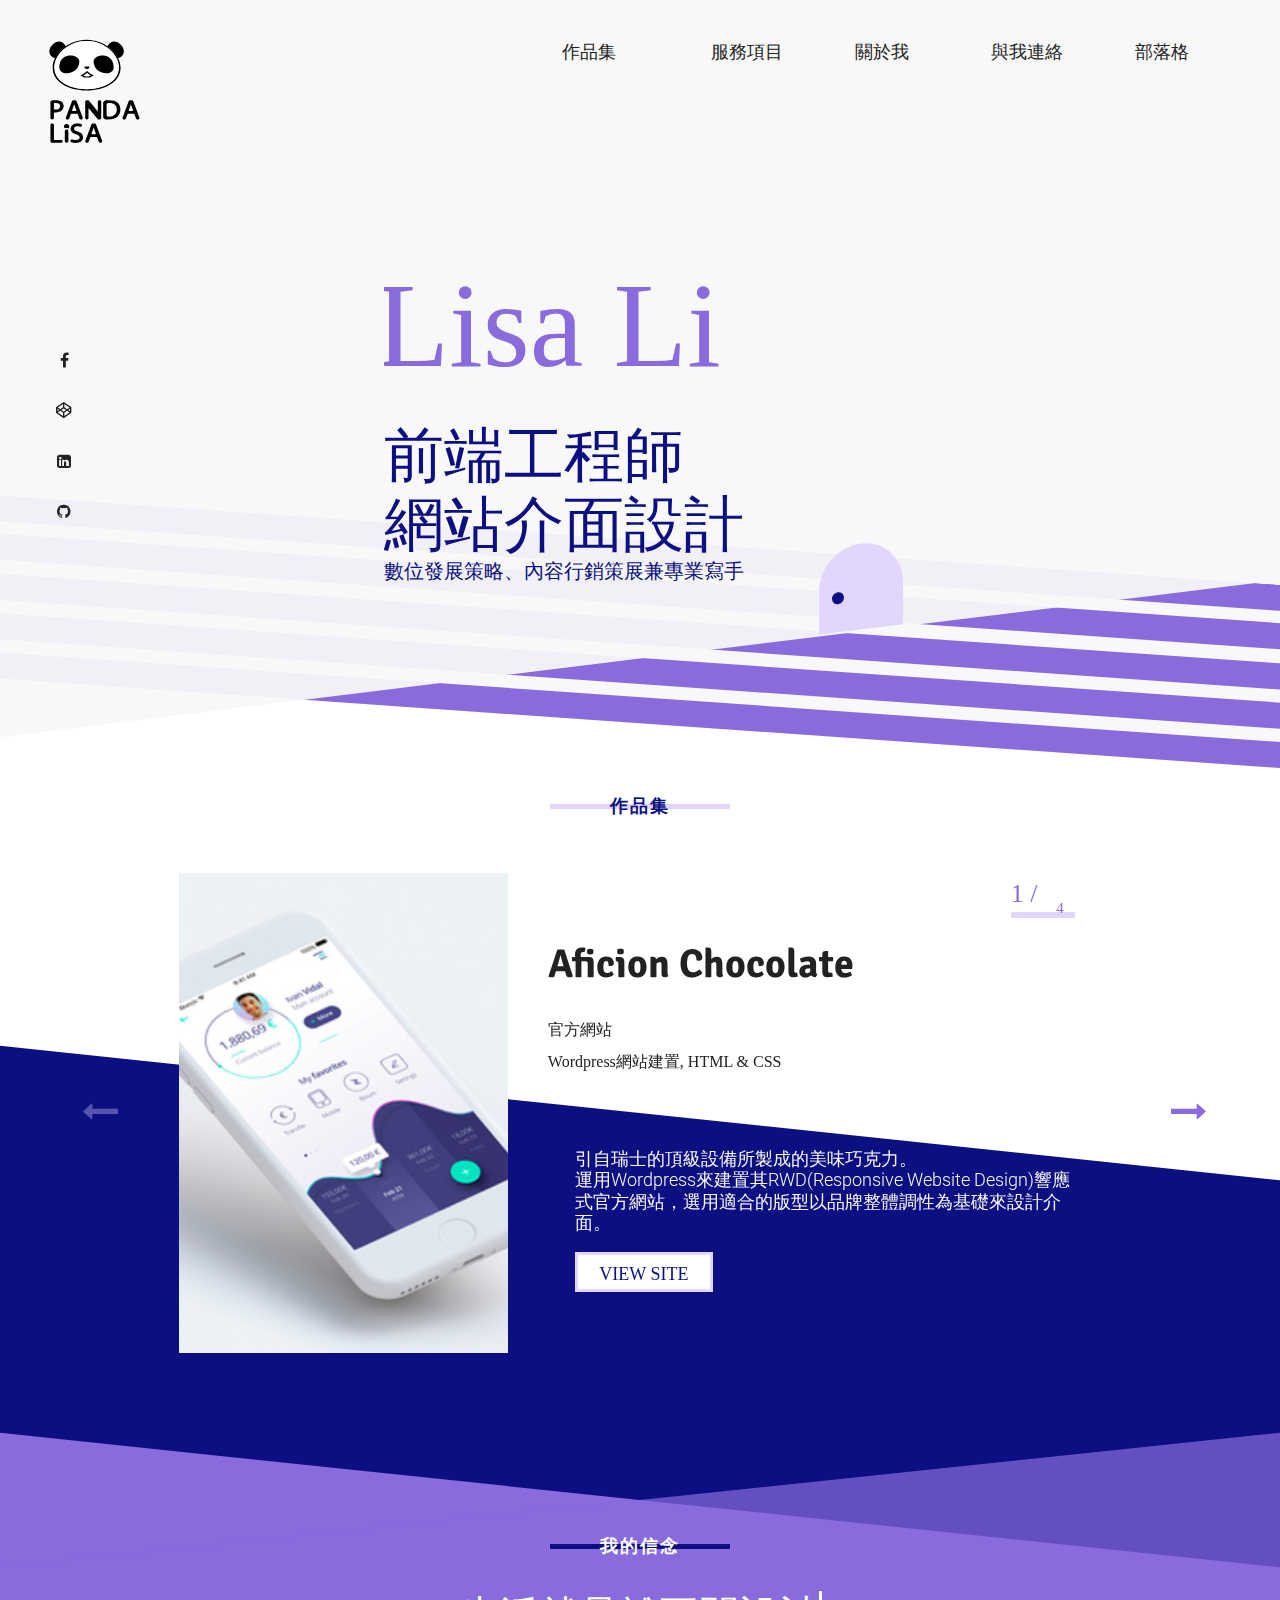
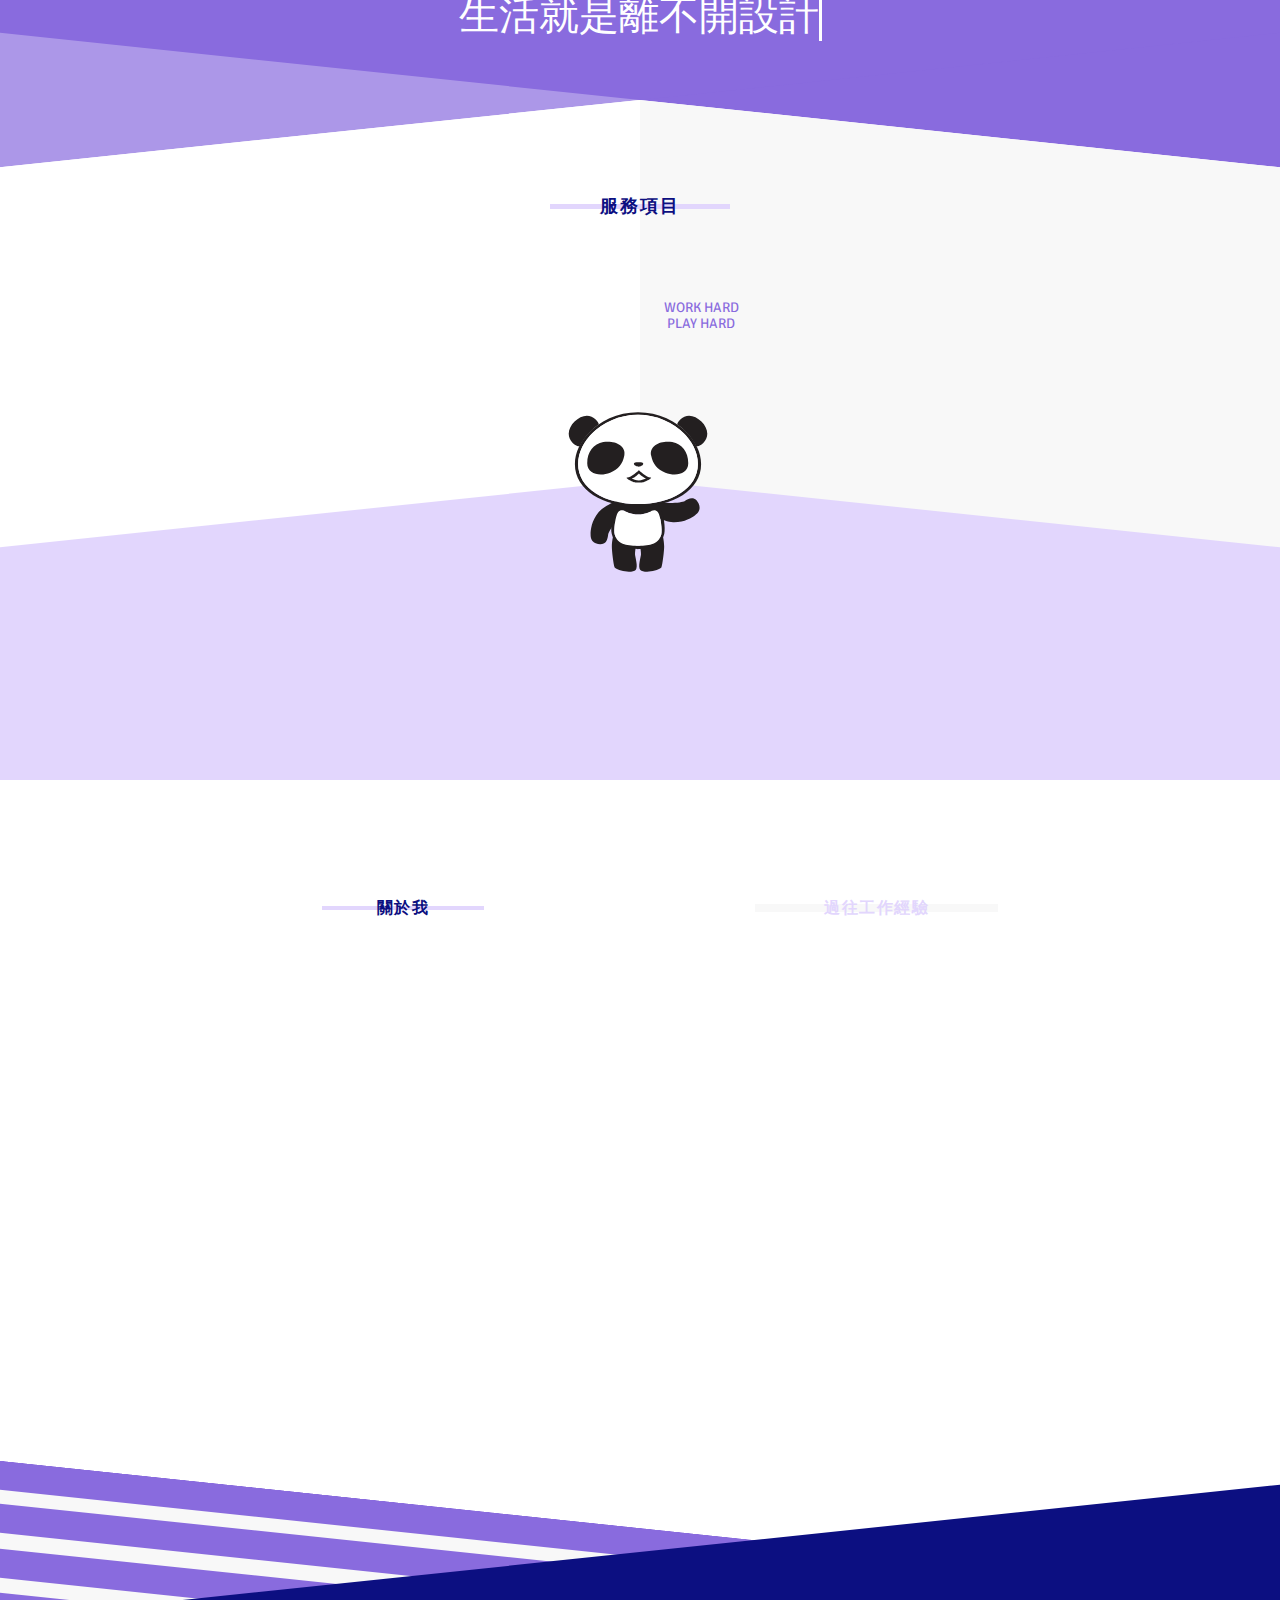
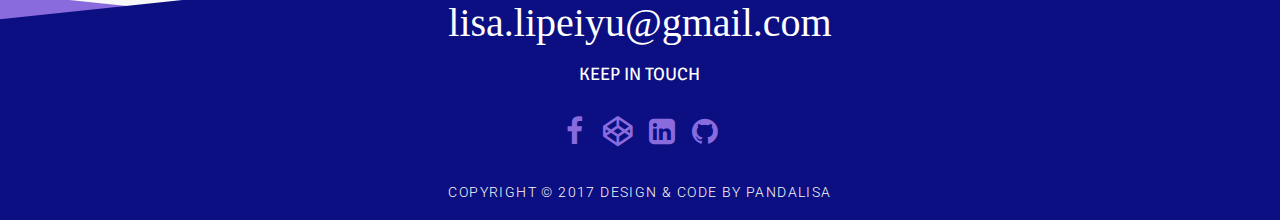
==== commit 6038f99c: "demo01 chi" ====
--- a/index_tw.html
+++ b/index_tw.html
@@ -31,9 +31,11 @@
 						<li><a href="http://pandalisa.blogspot.tw/" data-hover="Blog" target="_blank">部落格</a></li>
 					</ul>
 				</div>	
+				
+				<div class="mobile-nav" >
 				<!--
-				<div class="mobile-nav" >
 					<a href="javascript:void(0);" class="navicon icon-color"><i class="fa fa-bars" aria-hidden="true"></i></a>
+				-->
 					<ul class="mobile-link hidden">
 						<li>Hello and welcome~! <br> I can make your idea from start to finish.  I'm looking for a new fun project to work on so feel free to get in contact with me so we can get started!<br>lisa.lipeiyu@gmail.com</li>
 						
@@ -45,7 +47,7 @@
 						
 					</ul>
 				</div>
-				-->
+				
 			</nav>
 		</section>
 
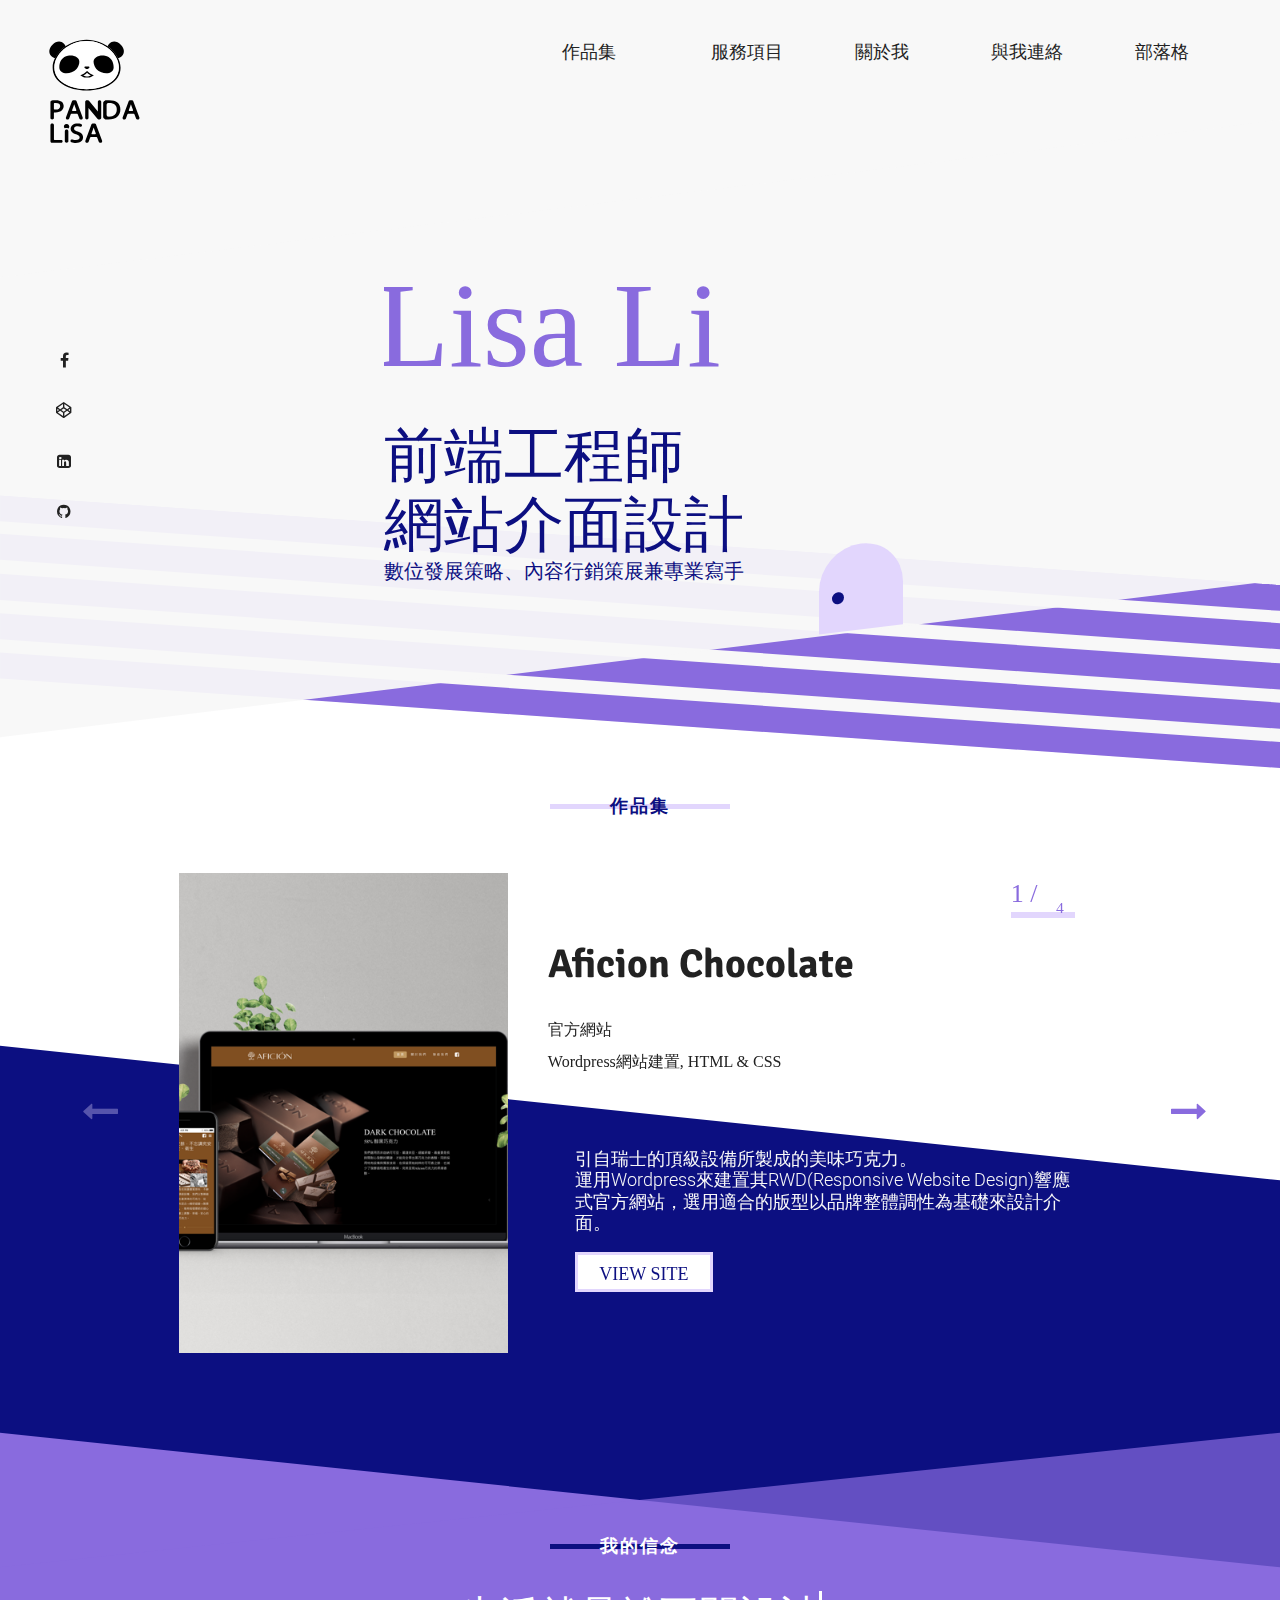
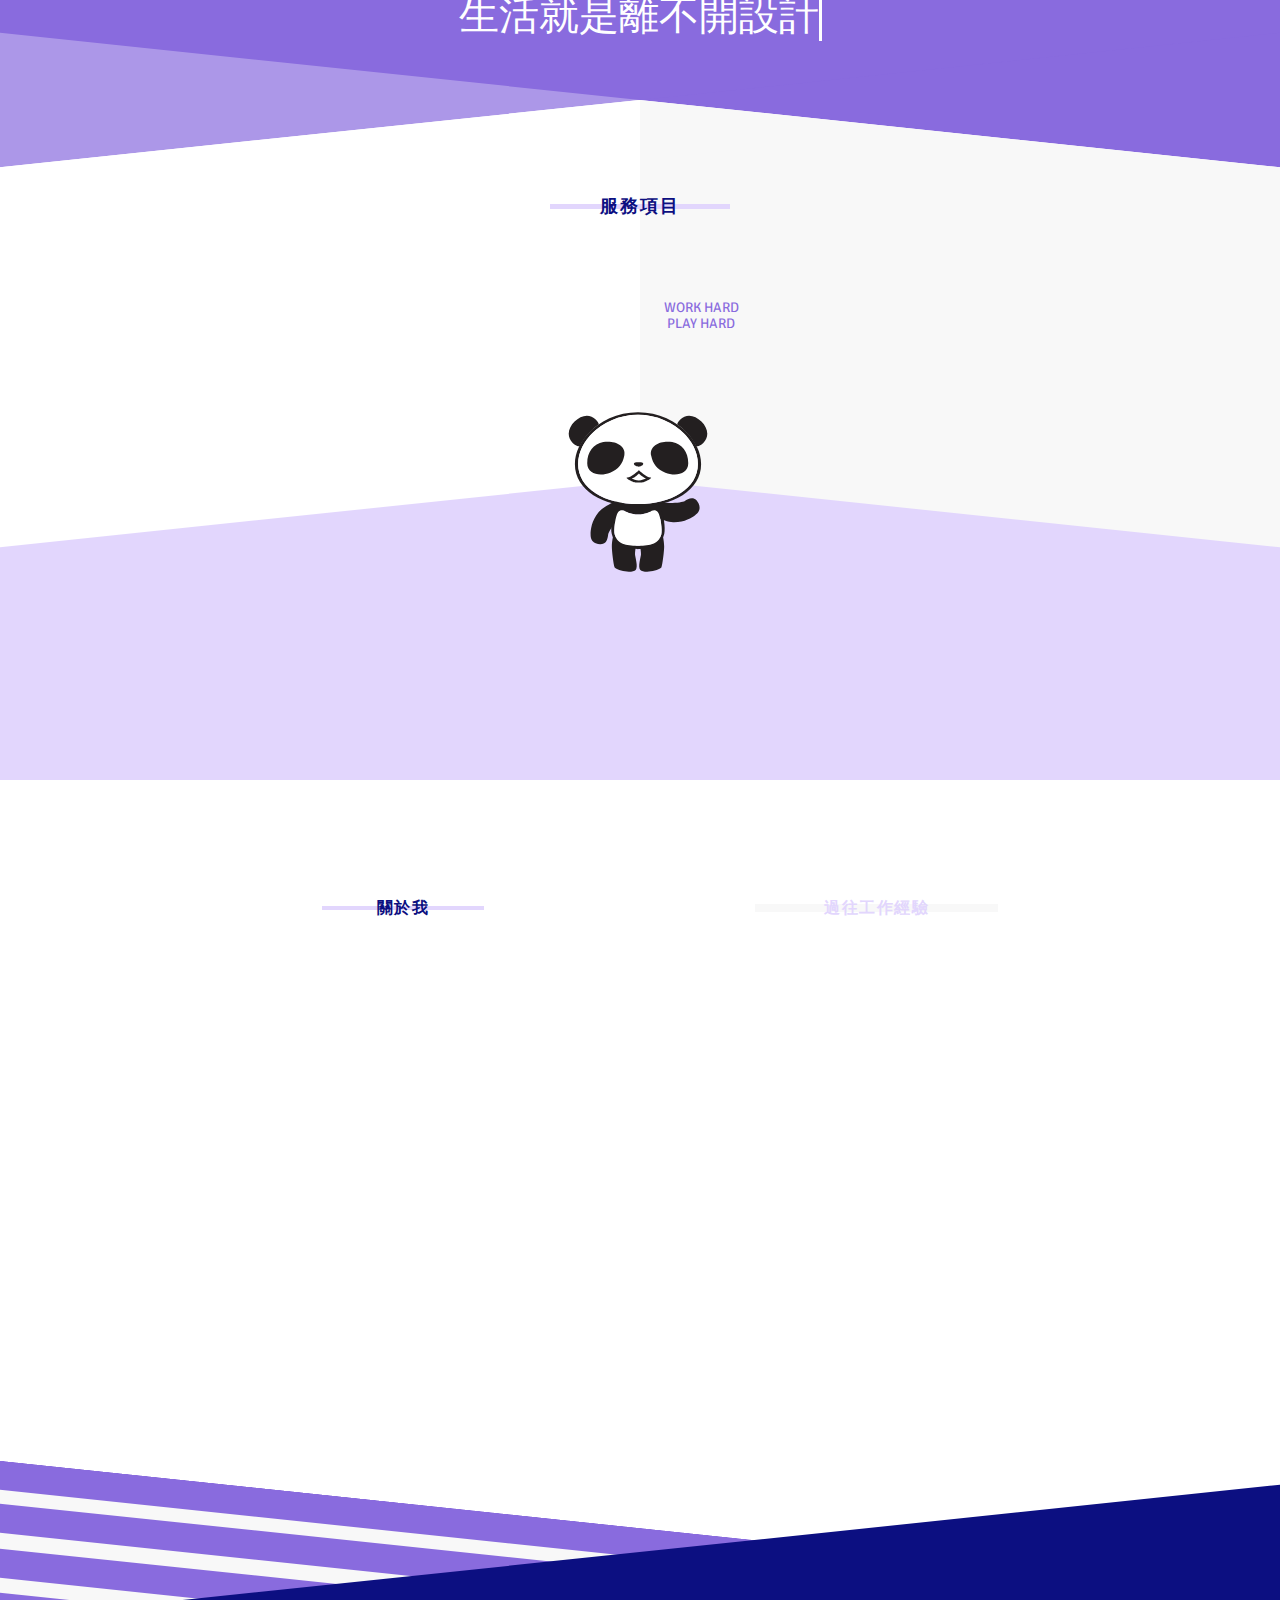
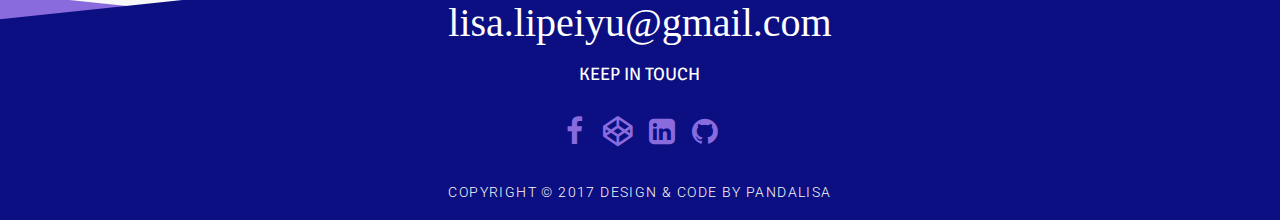
==== commit 2b020c77: "update case img" ====
--- a/index_tw.html
+++ b/index_tw.html
@@ -104,7 +104,7 @@
 		            <div class="swiper-slide">
 						<div class="wrapper">
 							<div class="case-item">
-								<img class="case-img" src="img/case-app.jpg" alt="">
+								<img class="case-img" src="img/case-aficion.png" alt="">
 								<h3 class="case-name">Aficion Chocolate</h3>
 								<p class="case-type">官方網站</p>
 								<p class="case-tech">Wordpress網站建置, HTML &amp; CSS</p>
@@ -116,7 +116,7 @@
 		            <div class="swiper-slide">
 						<div class="wrapper">
 							<div class="case-item">
-								<img class="case-img" src="img/case-app.jpg" alt="">
+								<img class="case-img" src="img/case-mimi chat.png" alt="">
 								<h3 class="case-name">Mimi Chat</h3>
 								<p class="case-type">即時通訊軟體APP</p>
 								<p class="case-tech">品牌LOGO設計, 介面設計</p>
@@ -128,7 +128,7 @@
 		        	<div class="swiper-slide">
 						<div class="wrapper">
 							<div class="case-item">
-								<img class="case-img" src="img/case-app.jpg" alt="">
+								<img class="case-img" src="img/case-rockandwater.png" alt="">
 								<h3 class="case-name">岩與水培訓活動形象官網</h3>
 								<p class="case-type">繁體中文形象官網</p>
 								<p class="case-tech">Wix網站建置 , 介面設計</p>
@@ -140,7 +140,7 @@
 		            <div class="swiper-slide">
 						<div class="wrapper">
 							<div class="case-item">
-								<img class="case-img" src="img/case-app.jpg" alt="">
+								<img class="case-img" src="img/case-TFL.png" alt="">
 								<h3 class="case-name">TFL 淬煉體能訓練中心</h3>
 								<p class="case-type">官方網站</p>
 								<p class="case-tech">Wordpress網站建置, HTML &amp; CSS</p>
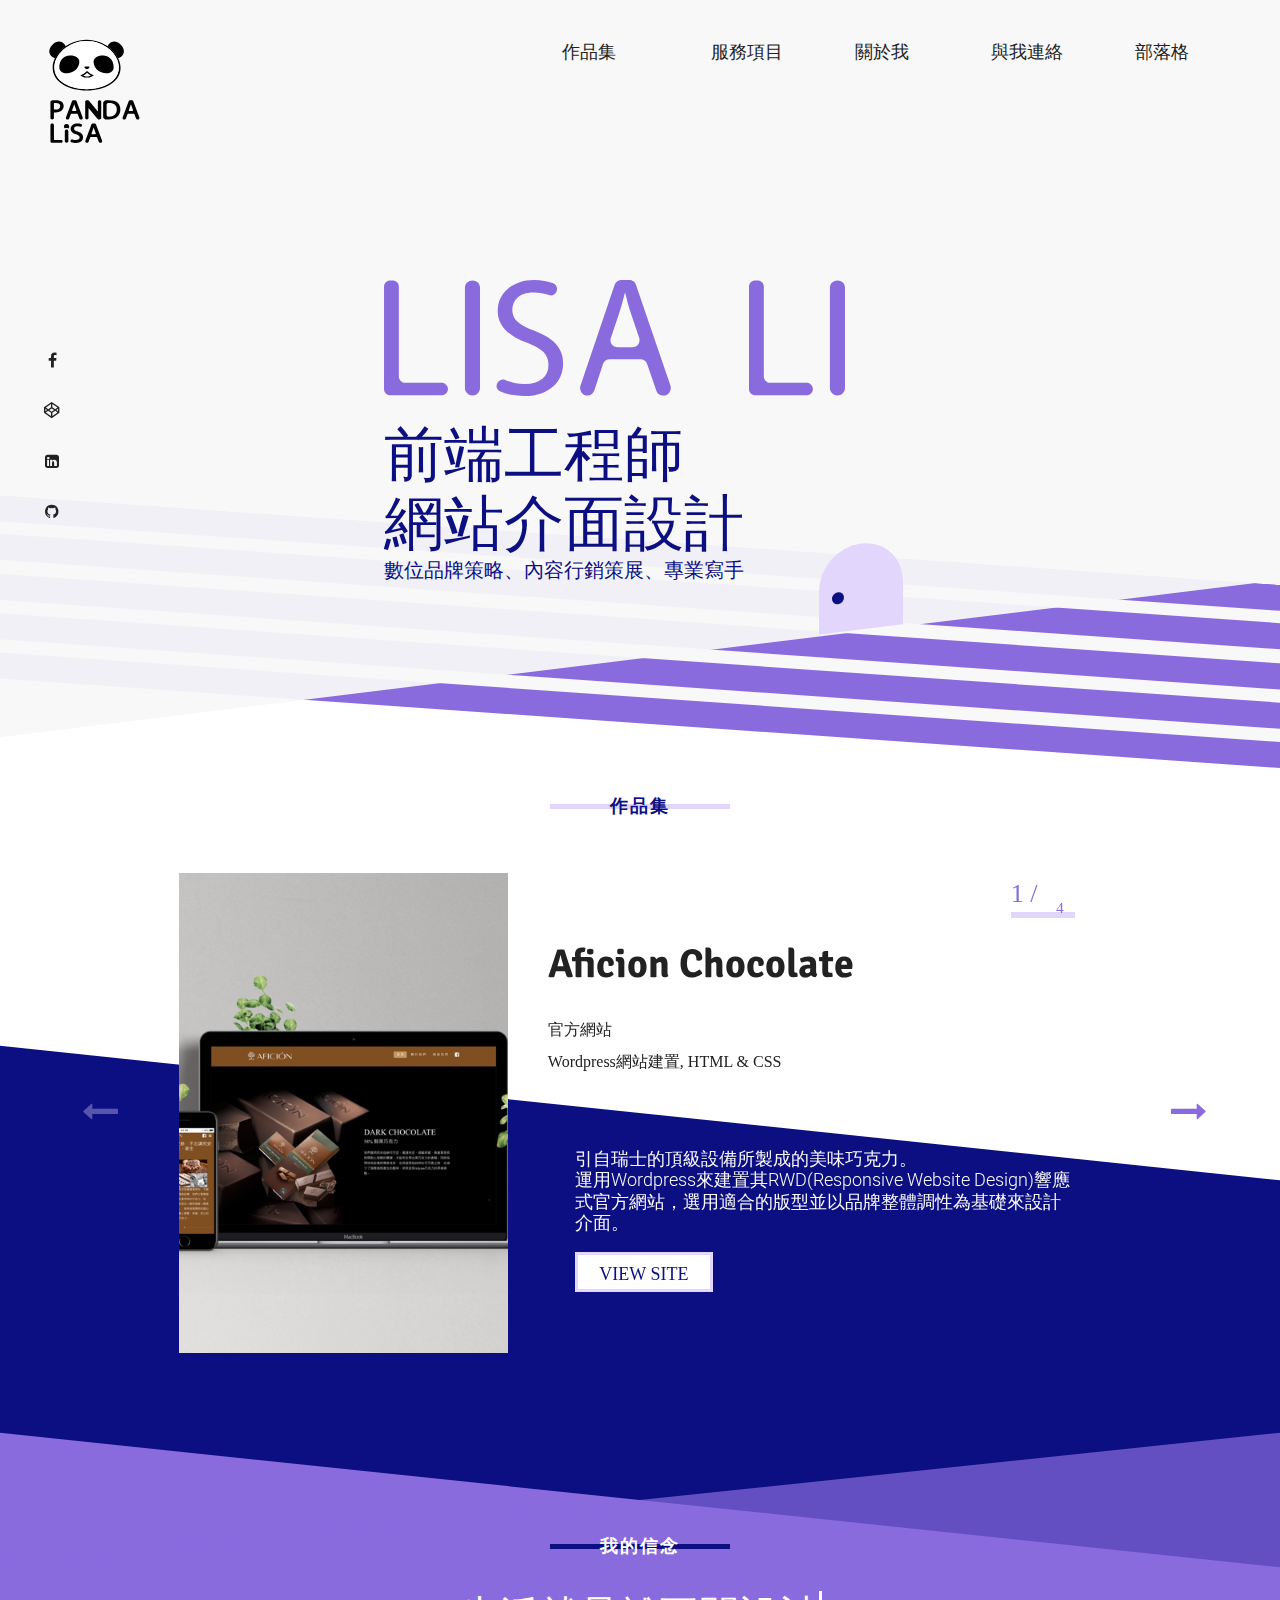
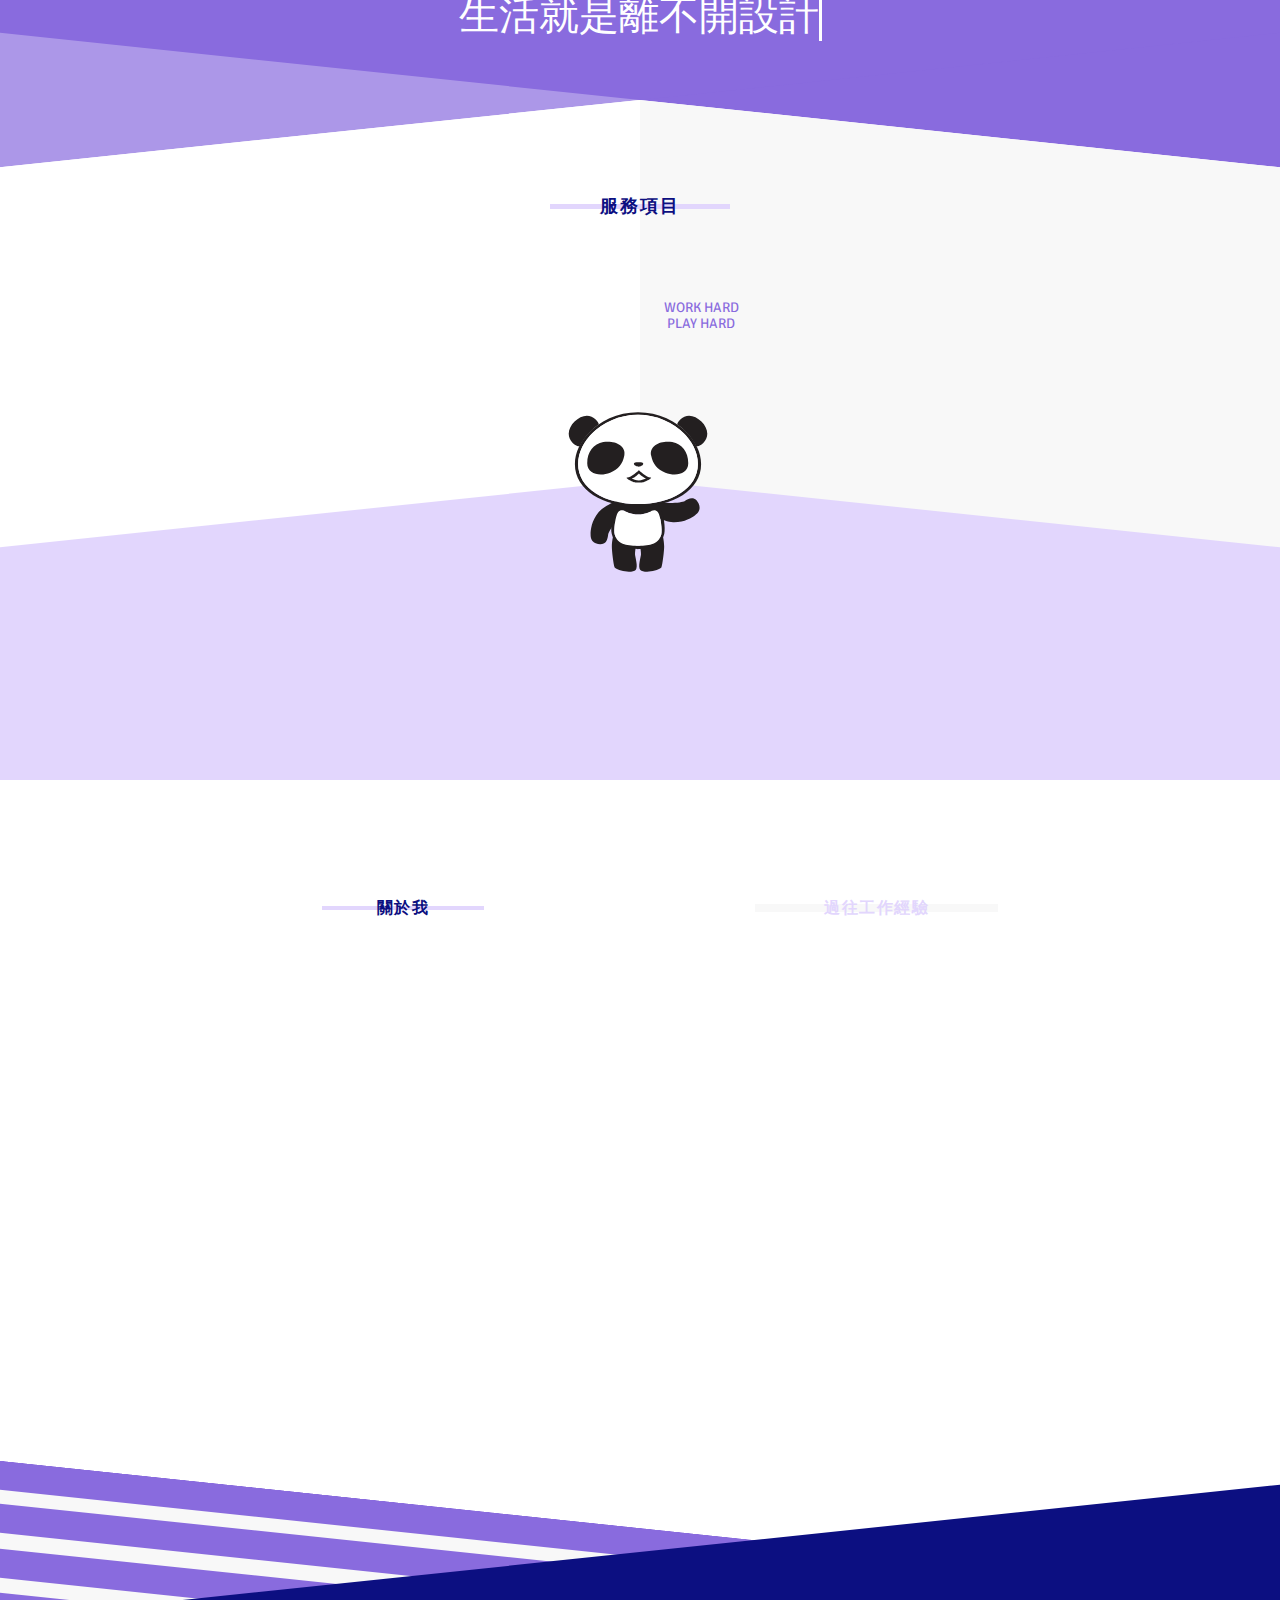
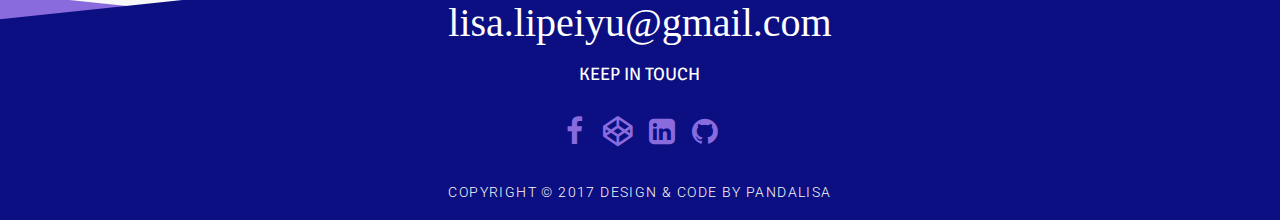
==== commit 2e603dd3: "update chinese ver" ====
--- a/index_tw.html
+++ b/index_tw.html
@@ -3,7 +3,7 @@
 <head>
 	<meta charset="UTF-8">
 	<meta name="viewport" content="width=device-width, initial-scale=1">
-	<title>熊娜麗莎 > 前端工程師、網站介面設計、數位發展策略、內容策劃寫手 | Pandalisa</title>
+	<title>熊娜麗莎 > 前端工程師、網站介面設計、數位品牌策略、內容策劃寫手 | Pandalisa</title>
 	<link rel="stylesheet" href="css/main.css">
 	<link rel="stylesheet" href="css/animate.css">
 	<link rel="stylesheet" href="css/font-awesome.css">
@@ -32,20 +32,9 @@
 					</ul>
 				</div>	
 				
-				<div class="mobile-nav" >
-				<!--
-					<a href="javascript:void(0);" class="navicon icon-color"><i class="fa fa-bars" aria-hidden="true"></i></a>
-				-->
-					<ul class="mobile-link hidden">
-						<li>Hello and welcome~! <br> I can make your idea from start to finish.  I'm looking for a new fun project to work on so feel free to get in contact with me so we can get started!<br>lisa.lipeiyu@gmail.com</li>
-						
-						<li><a href="#" data-hover="portfolio" onclick="return false;" onmousedown="autoScroll('portfolio');">Portfolio</a></li>
-						<li><a href="#" data-hover="Service" onclick="return false;" onmousedown="autoScroll('service');">Service</a></li>
-						<li><a href="#" data-hover="About" onclick="return false;" onmousedown="autoScroll('about');">About</a></li>
-						<li><a href="#contact" data-hover="Contact">Contact</a></li>
-						<li><a href="http://pandalisa.blogspot.tw/" data-hover="Blog" target="_blank">Blog</a></li>
-						
-					</ul>
+				<div class="mobile-nav">
+				
+					
 				</div>
 				
 			</nav>
@@ -81,9 +70,9 @@
 	<!-- Hero Start -->
 		<section class="head-hero">
 			<div class="hero-title">
-				<div class="my-name wow fadeIn" data-duration="1s"><img src="svg/myname.svg"></div>
+				<div class="my-name wow fadeIn" data-duration="1s"><img src="svg/lisali.svg"></div>
 				<div class="my-job wow fadeIn" data-duration="3s">前端工程師<br>網站介面設計</div>
-				<div class="my-city wow fadeIn" data-duration="5.5s">數位發展策略、內容行銷策展兼專業寫手</div>
+				<div class="my-city wow fadeIn" data-duration="5.5s">數位品牌策略、內容行銷策展、專業寫手</div>
 			</div>
 			<div class="hero-bg-line"><img src="svg/header-line.svg" alt=""></div>
 			<div class="hero-bg-gray"></div>
@@ -108,7 +97,7 @@
 								<h3 class="case-name">Aficion Chocolate</h3>
 								<p class="case-type">官方網站</p>
 								<p class="case-tech">Wordpress網站建置, HTML &amp; CSS</p>
-								<p class="case-description">引自瑞士的頂級設備所製成的美味巧克力。<br>運用Wordpress來建置其RWD(Responsive Website Design)響應式官方網站，選用適合的版型以品牌整體調性為基礎來設計介面。</p>
+								<p class="case-description">引自瑞士的頂級設備所製成的美味巧克力。<br>運用Wordpress來建置其RWD(Responsive Website Design)響應式官方網站，選用適合的版型並以品牌整體調性為基礎來設計介面。</p>
 								<a class="view-more" href="http://aficion.com.tw/" target="_blank" >VIEW SITE</a>
 							</div>
 						</div>
@@ -120,7 +109,7 @@
 								<h3 class="case-name">Mimi Chat</h3>
 								<p class="case-type">即時通訊軟體APP</p>
 								<p class="case-tech">品牌LOGO設計, 介面設計</p>
-								<p class="case-description">讓對話訊息更保有隱私。<br>設計LOGO、設計APP整體使用介面，因此通訊軟體的獨特性，在品牌LOGO上加上太陽眼鏡，並在對話介面上的ICON上透過運用不同深淺度的太陽眼鏡之小巧思，來顯示目前對話訊息的透明度。</p>
+								<p class="case-description">讓對話訊息更保有隱私的即訊APP。<br>設計LOGO、設計APP整體使用介面，因此通訊軟體的獨特性，在品牌LOGO上加上太陽眼鏡。運用在對話介面上不同深淺度的太陽眼鏡的ICON之小巧思，來顯示目前對話訊息的透明度。</p>
 								<a class="view-more" href="#" >開發中</a>
 							</div>
 						</div>
@@ -132,7 +121,7 @@
 								<h3 class="case-name">岩與水培訓活動形象官網</h3>
 								<p class="case-type">繁體中文形象官網</p>
 								<p class="case-tech">Wix網站建置 , 介面設計</p>
-								<p class="case-description">遊戲化體驗式教育培訓。<br>使用Wix架站平台建置RWD響應式網站，設計整體介面與網站文案潤飾撰寫、教學影片前輯，以介紹培訓活動內容與歷往活動花絮。</p>
+								<p class="case-description">遊戲化體驗式教育培訓組織。<br>使用Wix架站平台建置RWD響應式網站，設計整體介面與網站文案潤飾撰寫、教學影片前輯，以介紹培訓活動內容與歷往活動花絮。</p>
 								<a class="view-more" href="http://www.rockandwaterprogram.com.tw/" target="_blank">VIEW SITE</a>
 							</div>
 						</div>
@@ -144,7 +133,7 @@
 								<h3 class="case-name">TFL 淬煉體能訓練中心</h3>
 								<p class="case-type">官方網站</p>
 								<p class="case-tech">Wordpress網站建置, HTML &amp; CSS</p>
-								<p class="case-description">專業體適能訓訓練機構。<br>運用Wordpress來建置其RWD(Responsive Website Design)響應式官方網站，選用適合的版型以品牌整體調性為基礎來設計介面。</p>
+								<p class="case-description">專業體適能訓訓練機構。<br>運用Wordpress來建置其RWD(Responsive Website Design)響應式官方網站，選用適合的版型並以品牌整體調性為基礎來設計介面。</p>
 								<a class="view-more" href="#" >現已下架</a>
 							</div>
 						</div>
@@ -180,20 +169,23 @@
 				<h2 class="section-title">服務項目</h2>
 				<div class="service-item wow fadeInUp" data-wow-duration="1s">
 					<h3 class="service-header">介面與流程設計</h3>
-					<p class="service-text">經由需求定義、資訊架構規劃、使用者分析，將客戶需求與使用者所能獲得的價值綜觀性考量，規劃出流程的交互原型與流程。</p>
+					<p class="service-text">
+					經由需求定義、資訊架構規劃、使用者分析，將客戶需求與使用者所能獲得的價值作綜觀性考量，規劃出符合人性的交互原型與流程。</p>
 				</div>
 				<div class="service-item wow fadeInUp" data-wow-duration="1s">
 					<h3 class="service-header">內容行銷策略與代寫</h3>
 					<p class="service-text">
-					運用有策略的內容，撰寫出符合需求之文案，如代寫文章、網站文案、公司簡介...等。用文字幫品牌說個好故事。</p>
+					挖掘有價值的內容，再透過有策略地規劃，撰寫出符合需求並吸引人之文案，用文字幫品牌說個好故事。</p>
 				</div>
 				<div class="service-item wow fadeInUp" data-wow-duration="2s">
 					<h3 class="service-header">網站前端開發</h3>
-					<p class="service-text">透過在網頁設計時加入的前端互動，建置吸引人的RWD網站，讓消費者能獲得所需資訊外更能進一步採取行動</p>
+					<p class="service-text">
+					透過在網頁設計時加入的前端互動，建置吸引人的RWD網站，讓消費者能獲得所需資訊外更能進一步採取行動</p>
 				</div>
 				<div class="service-item wow fadeInUp" data-wow-duration="2s">
-					<h3 class="service-header">數位發展規劃</h3>
-					<p class="service-text">藉由品牌定位規劃、品牌形象策劃、活動策展，為品牌策劃前端形象定位，為品牌打造出擁獨性品牌個性。</p>
+					<h3 class="service-header">數位品牌規劃</h3>
+					<p class="service-text">
+					藉由品牌在數位上的定位、形象規劃，協助品牌在數位推廣上更能打動目標客層，透過獨特性品牌個性加強消費者印象。</p>
 				</div>
 			</div>
 			<div class="service-panda">
@@ -221,8 +213,8 @@
 				</div>
 				<div class="profile-introduction">
 					<p class="profile-name">李珮瑜 Lisa Li</p>
-					擁有三年多數位產品UI/UX介面設計經驗，喜愛藉由設計來解決問題，對網頁設計與建置有極大的熱情。<br><br>
-					經手過線上、線下活動企劃與策展、品牌定位策略規劃，在使用驗體設計上能更深入考量如何串連O2O線上與線下虛實體驗。期望將過往在UI/UX及品牌規劃上的經驗帶到前端領域之中，打造符合趨勢且獨特的互動體驗。<br><br>
+					擁有三年多數位產品UI/UX介面設計經驗，喜愛藉由設計來解決問題，對網頁設計與建置充滿熱情。<br><br>
+					經手過線上、線下活動企劃與策展、品牌定位策略規劃，在使用者體驗設計上能更深入考量如何串連O2O線上與線下虛實體驗。能藉由在UI/UX及品牌規劃上的經驗帶到前端領域之中，打造符合趨勢且獨特的互動體驗。<br><br>
 					<h4 class="profile-education">學歷</h4>
 					<p>實踐大學 資訊科技與管理學系</p><br>
 					<h4>非常愛 大 熊 貓 ！！！</h4>
@@ -238,7 +230,7 @@
 					<div class="experience wow fadeInRight" data-wow-duration="2s">
 						<div class="date">Jul. 2012<br>Sep. 2014</div>
 						<div class="work-company">甦活創意管理顧問股份有限公司</div>
-						<div class="work-content"><strong>專案執行與客戶關係管理</strong><br>連續兩年執行全台最大500攤戶外展售會「城鄉禮讚」，並開發優質台灣品牌參與展售活動</div>
+						<div class="work-content"><strong>專案執行與客戶關係管理</strong><br>連續兩年執行全台最大500攤戶外展售會「城鄉禮讚」，並開發優質台灣品牌參與展售活動。</div>
 					</div>
 					<div class="experience wow fadeInRight" data-wow-duration="3s">
 						<div class="date">Jul. 2011<br>Jun. 2012</div>
@@ -269,7 +261,7 @@
 					<div class="experience wow fadeInRight" data-wow-duration="2s">
 						<div class="date">Jul. 2012<br>Sep. 2014</div>
 						<div class="work-company">甦活創意管理顧問股份有限公司</div>
-						<div class="work-content"><strong>專案執行與客戶關係管理</strong><br>連續兩年執行全台最大500攤戶外展售會「城鄉禮讚」，並開發優質台灣品牌參與展售活動</div>
+						<div class="work-content"><strong>專案執行與客戶關係管理</strong><br>連續兩年執行全台最大500攤戶外展售會「城鄉禮讚」，並開發優質台灣品牌參與展售活動。</div>
 					</div>
 					<div class="experience wow fadeInRight" data-wow-duration="3s">
 						<div class="date">Jul. 2011<br>Jun. 2012</div>
--- a/css/main.css
+++ b/css/main.css
@@ -713,7 +713,8 @@
   float: left;
   display: block;
   position: fixed;
-  width: 10%;
+  width: 5%;
+  margin-left: 1em;
   margin-top: 25%;
   z-index: 900; }
   #social-nav ul li {
@@ -810,12 +811,12 @@
   @media all and (min-width: 321px) and (max-width: 425px) {
     .case-img {
       width: 100%;
-      height: 7em;
+      height: 8em;
       padding: 0 1em; } }
   @media all and (max-width: 320px) {
     .case-img {
       width: 100%;
-      height: 7em;
+      height: 8em;
       padding: 0 1em; } }
 
 .case-name {
@@ -849,13 +850,13 @@
       text-align: center;
       font-size: 1.5em;
       width: 100%;
-      margin-top: 1em; } }
+      margin-top: 0.5em; } }
   @media all and (max-width: 320px) {
     .case-name {
       text-align: center;
       width: 100%;
       font-size: 1.5em;
-      margin-top: 1em; } }
+      margin-top: 0.5em; } }
 
 .case-type {
   float: left;
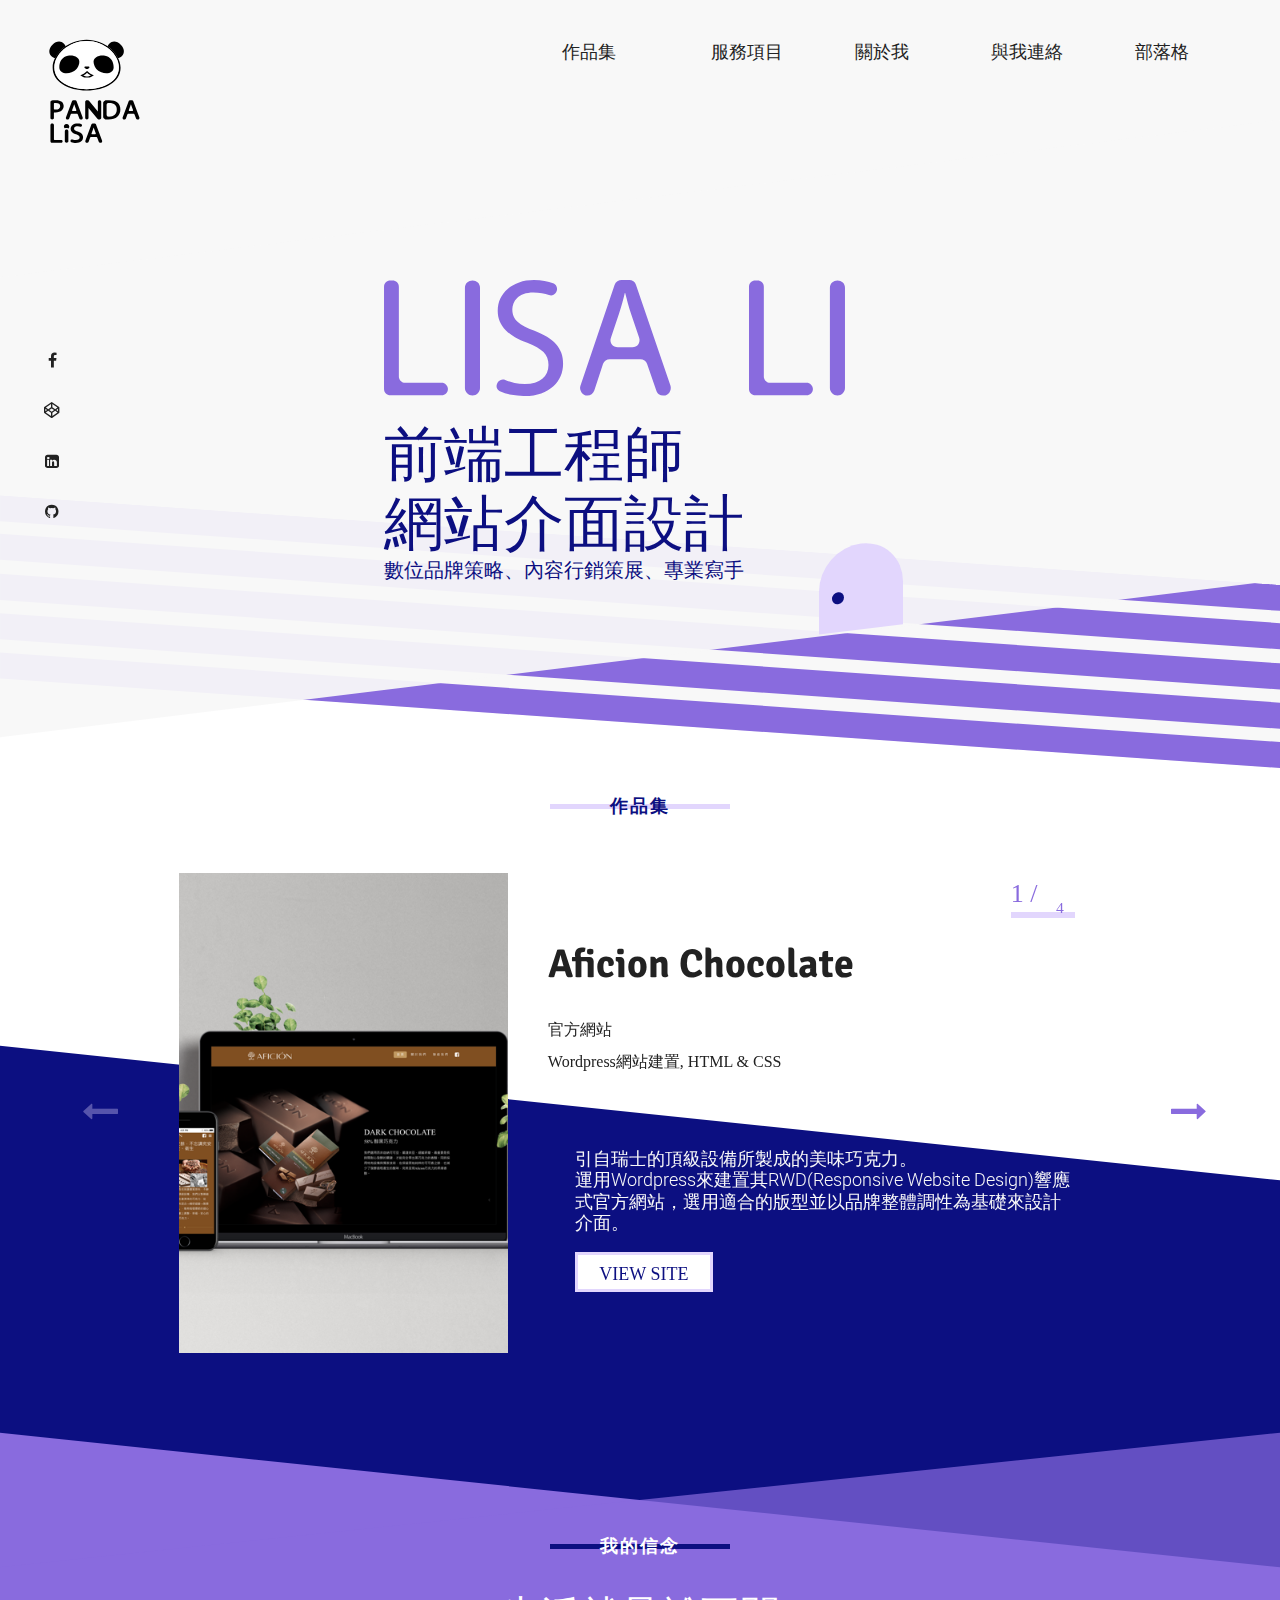
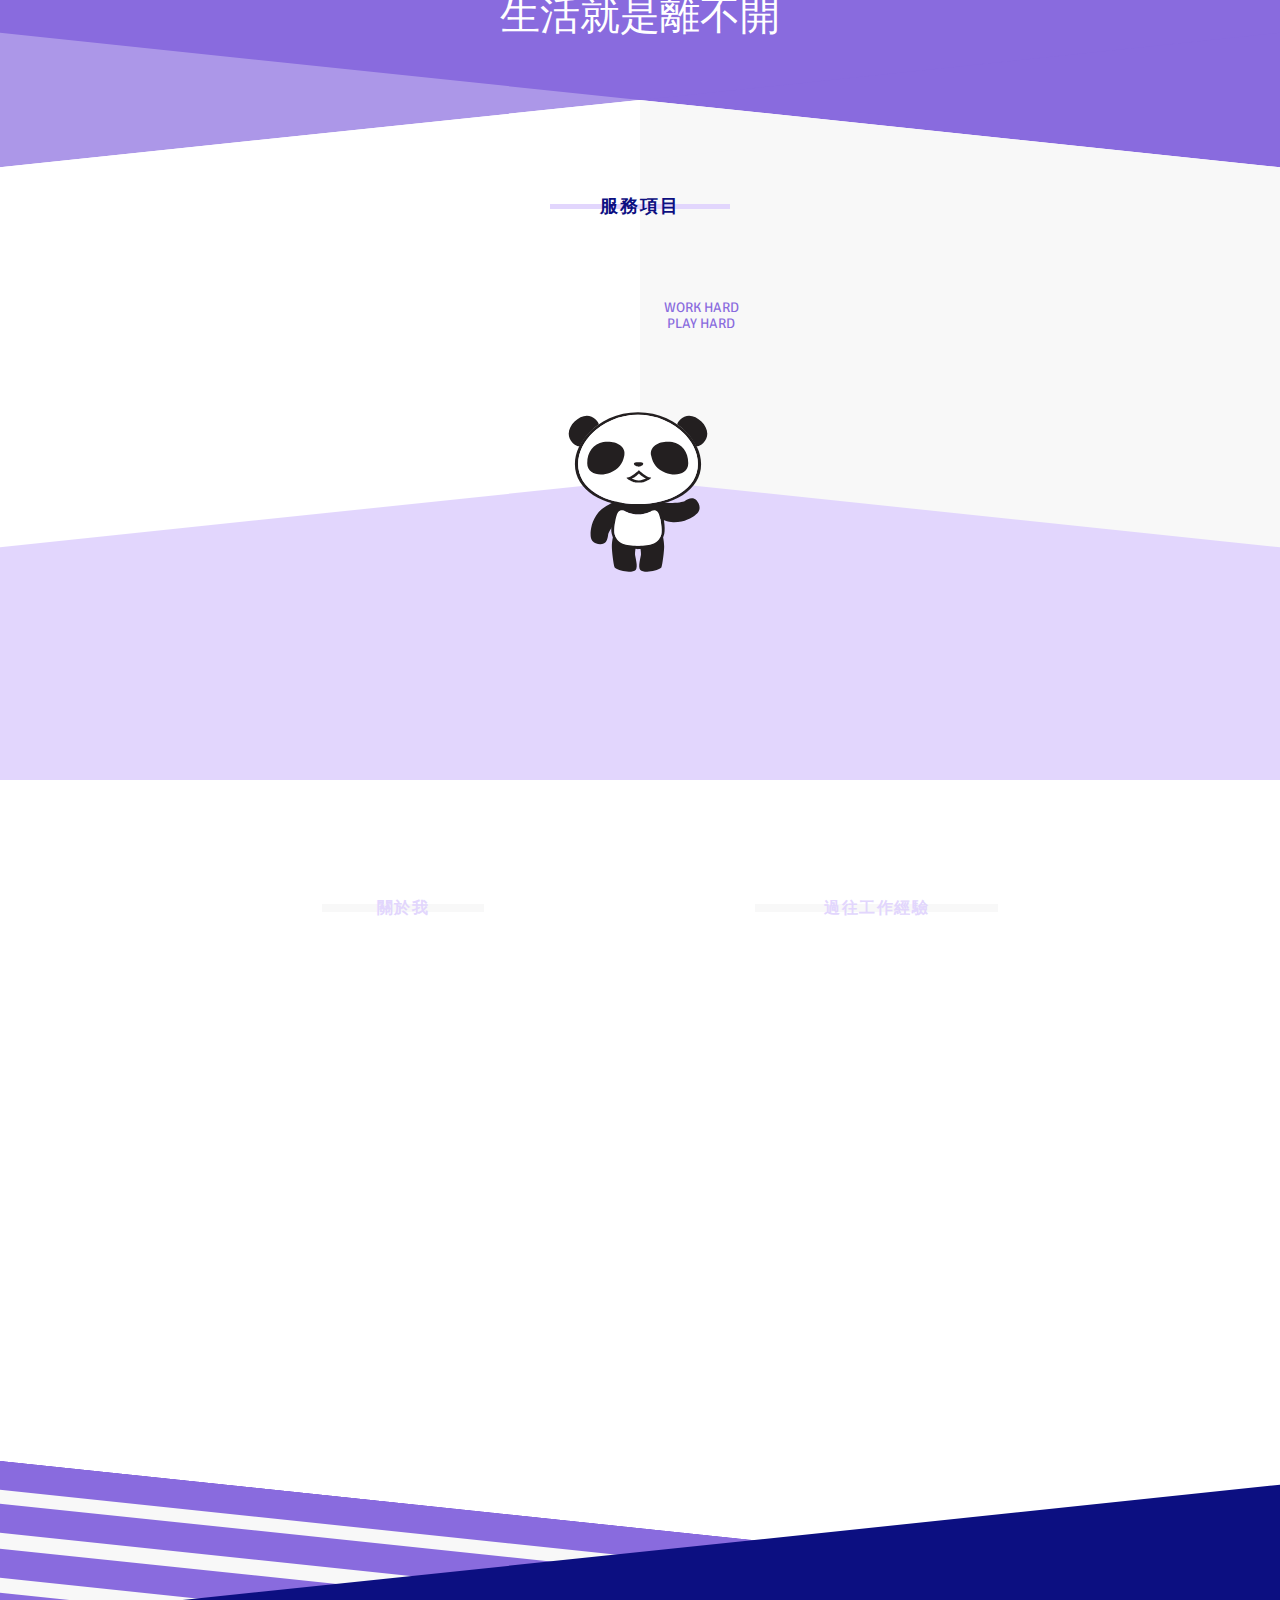
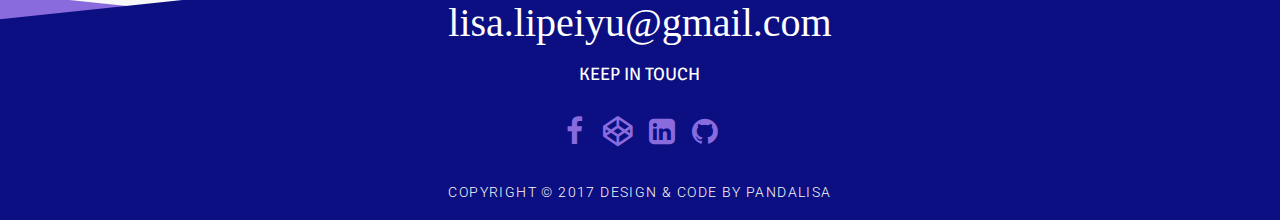
==== commit 6483b5b0: "update chinese ver" ====
--- a/index_tw.html
+++ b/index_tw.html
@@ -19,7 +19,7 @@
 		<section >
 			<div class="brand">
 				<a href="#"><img class="brand-logo" src="svg/panda-logo-01.svg" alt="Pandalisa Front-End Developer and UI/UX Designer"></a>
-				<a href="#"><img class="brand-logo-hori" src="svg/panda-logo-02.svg" alt="Pandalisa Front-End Developer and UI/UX Designer"></a>
+				<img class="brand-logo-hori" src="svg/panda-logo-02.svg" alt="Pandalisa Front-End Developer and UI/UX Designer">
 			</div>
 			<nav>
 				<div class="main-nav">
@@ -31,11 +31,6 @@
 						<li><a href="http://pandalisa.blogspot.tw/" data-hover="Blog" target="_blank">部落格</a></li>
 					</ul>
 				</div>	
-				
-				<div class="mobile-nav">
-				
-					
-				</div>
 				
 			</nav>
 		</section>
@@ -133,7 +128,7 @@
 								<h3 class="case-name">TFL 淬煉體能訓練中心</h3>
 								<p class="case-type">官方網站</p>
 								<p class="case-tech">Wordpress網站建置, HTML &amp; CSS</p>
-								<p class="case-description">專業體適能訓訓練機構。<br>運用Wordpress來建置其RWD(Responsive Website Design)響應式官方網站，選用適合的版型並以品牌整體調性為基礎來設計介面。</p>
+								<p class="case-description">專業體適能訓練機構。<br>運用Wordpress來建置其RWD(Responsive Website Design)響應式官方網站，選用適合的版型並以品牌整體調性為基礎來設計介面。</p>
 								<a class="view-more" href="#" >現已下架</a>
 							</div>
 						</div>
@@ -185,7 +180,7 @@
 				<div class="service-item wow fadeInUp" data-wow-duration="2s">
 					<h3 class="service-header">數位品牌規劃</h3>
 					<p class="service-text">
-					藉由品牌在數位上的定位、形象規劃，協助品牌在數位推廣上更能打動目標客層，透過獨特性品牌個性加強消費者印象。</p>
+					藉由品牌在數位上的定位、形象規劃，協助品牌在數位推廣上更能打動目標客層，透過獨特的品牌個性加強消費者印象。</p>
 				</div>
 			</div>
 			<div class="service-panda">
@@ -213,7 +208,7 @@
 				</div>
 				<div class="profile-introduction">
 					<p class="profile-name">李珮瑜 Lisa Li</p>
-					擁有三年多數位產品UI/UX介面設計經驗，喜愛藉由設計來解決問題，對網頁設計與建置充滿熱情。<br><br>
+					擁有三年多數位產品UI/UX介面設計經驗，喜愛藉由創意與設計來解決問題，對網頁設計與建置充滿熱情。<br><br>
 					經手過線上、線下活動企劃與策展、品牌定位策略規劃，在使用者體驗設計上能更深入考量如何串連O2O線上與線下虛實體驗。能藉由在UI/UX及品牌規劃上的經驗帶到前端領域之中，打造符合趨勢且獨特的互動體驗。<br><br>
 					<h4 class="profile-education">學歷</h4>
 					<p>實踐大學 資訊科技與管理學系</p><br>
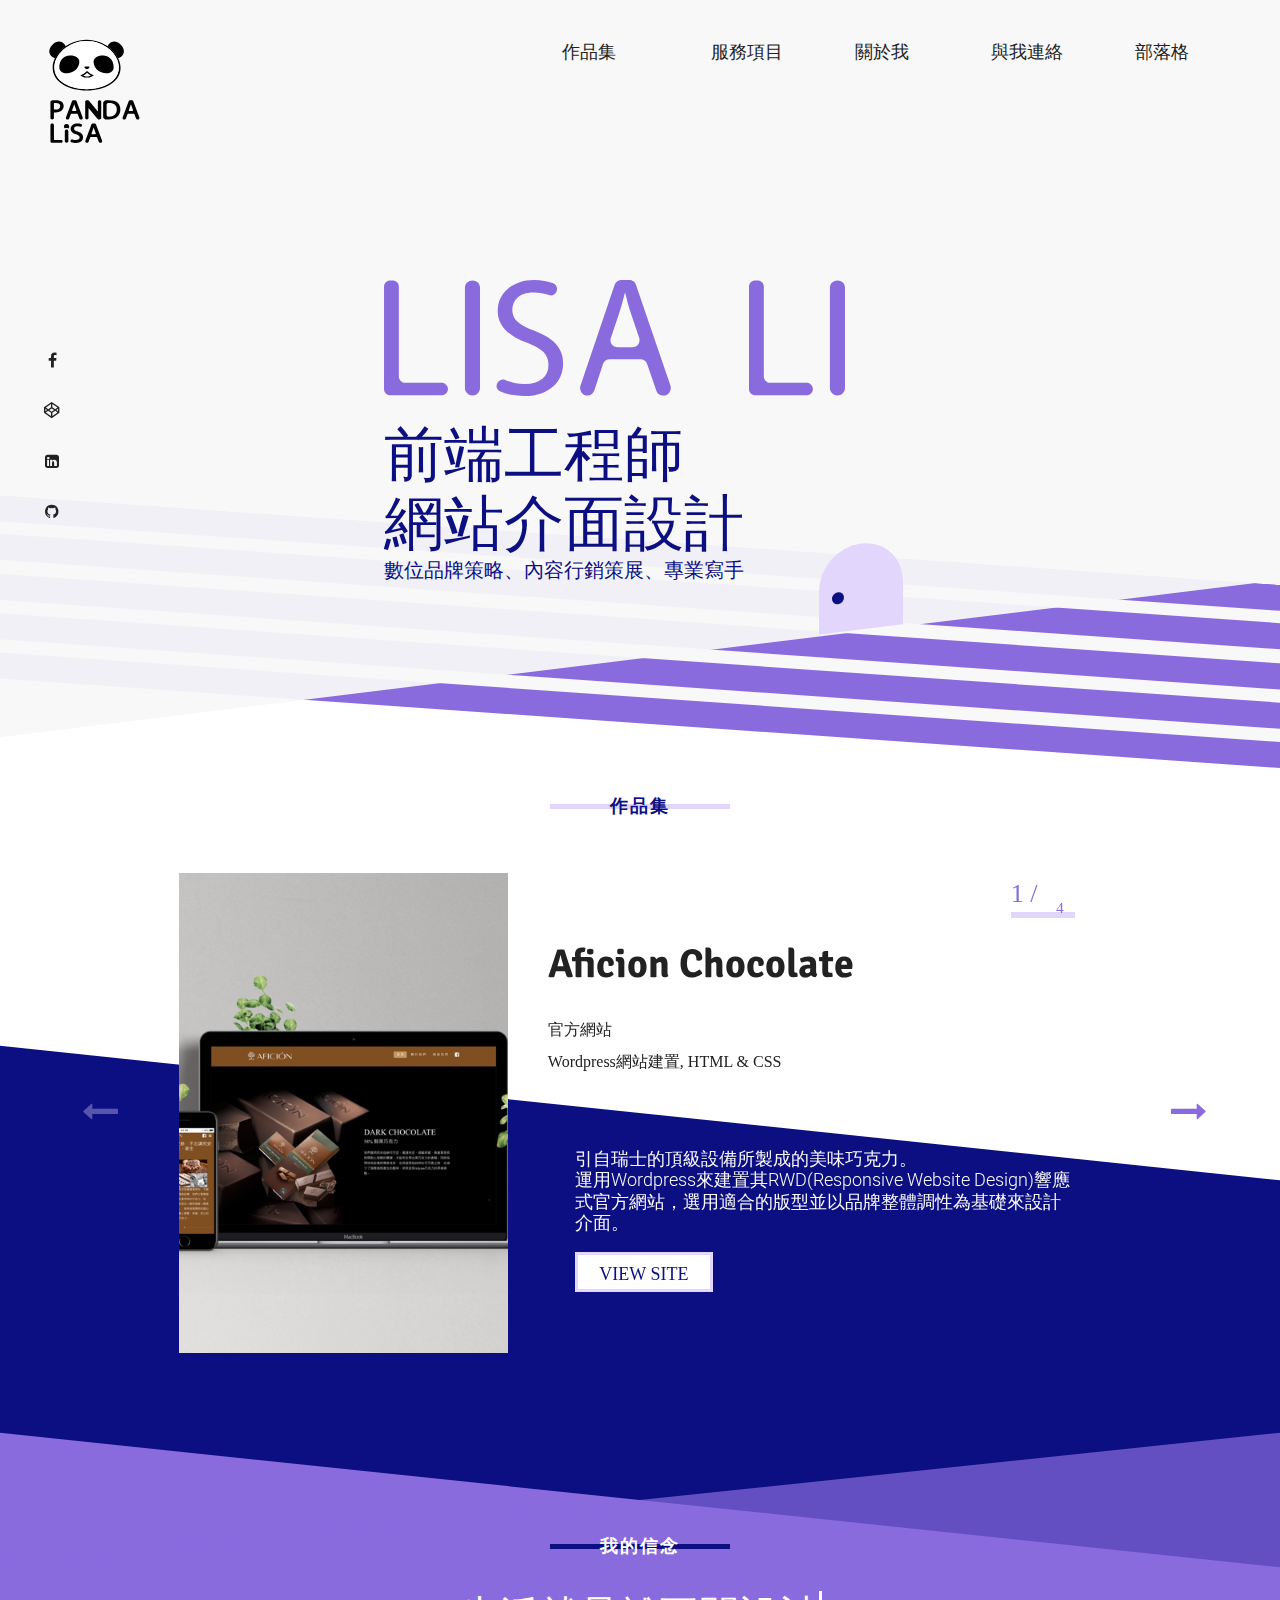
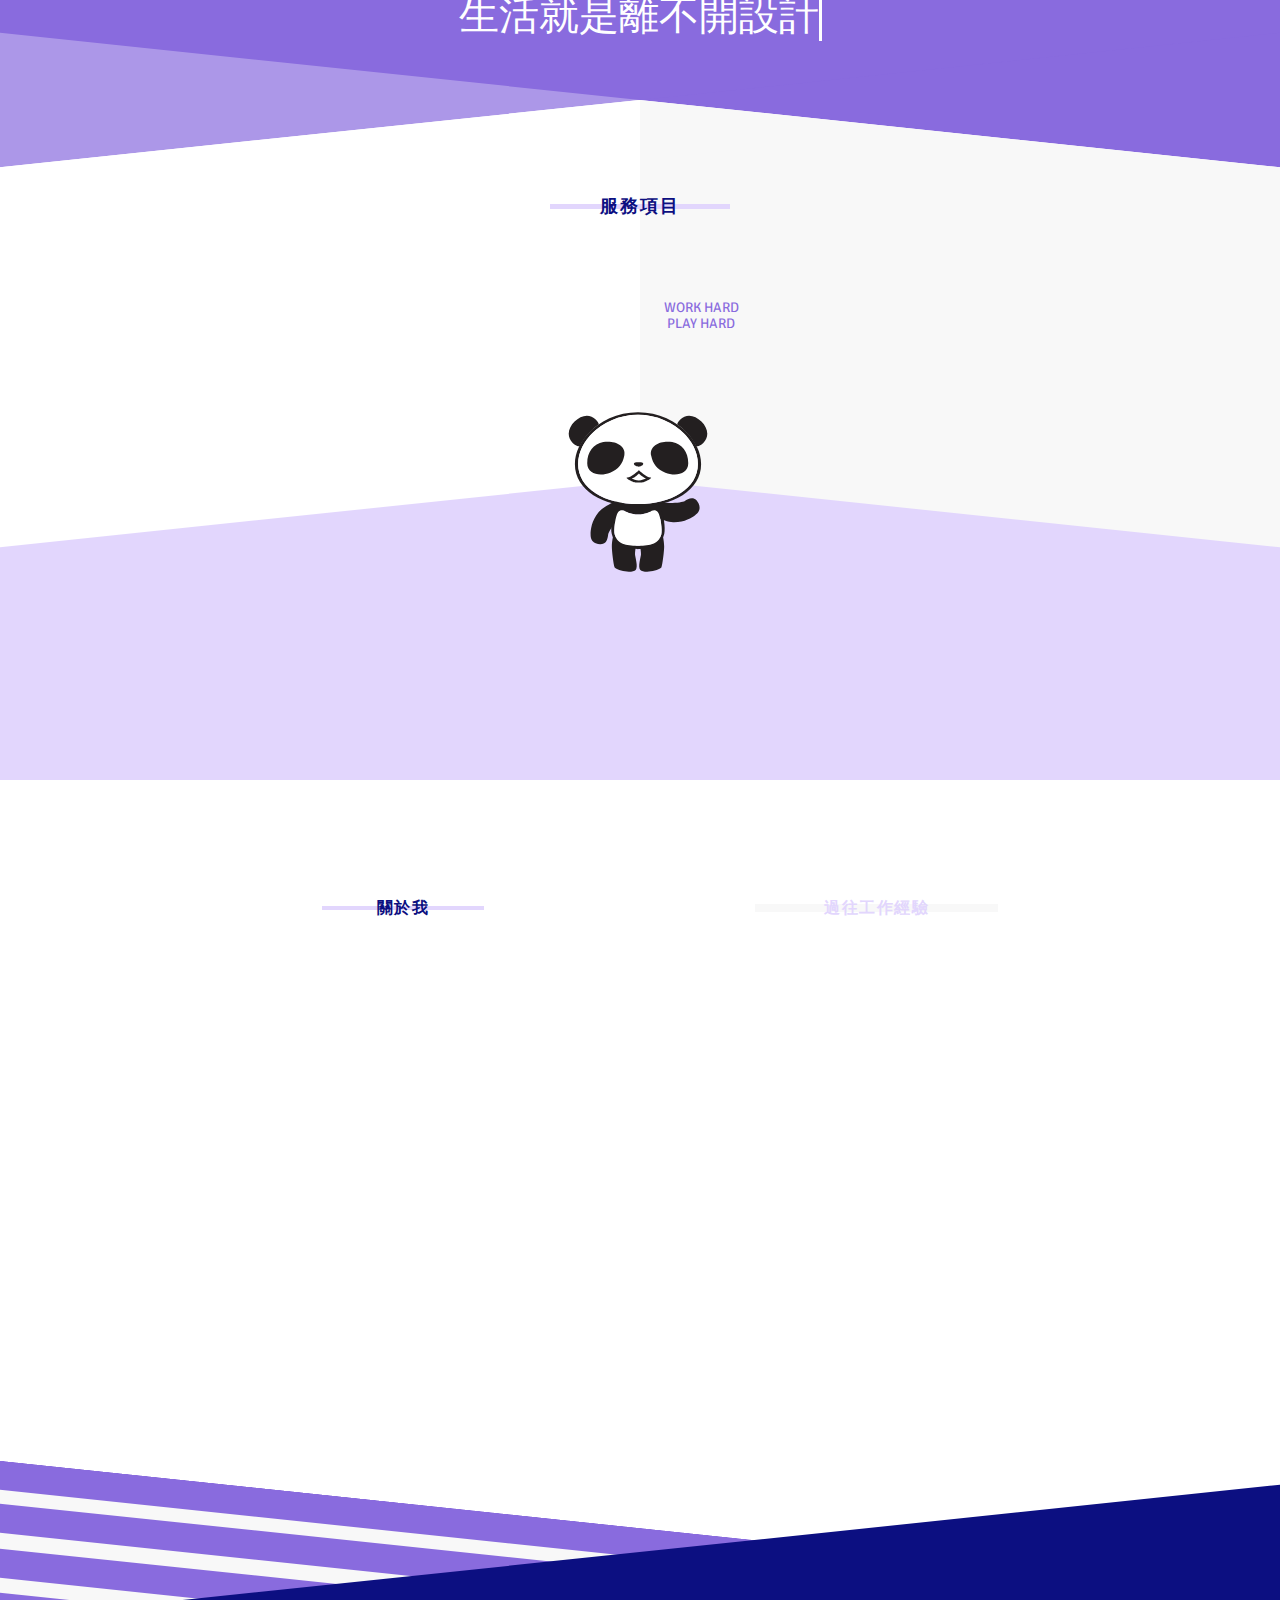
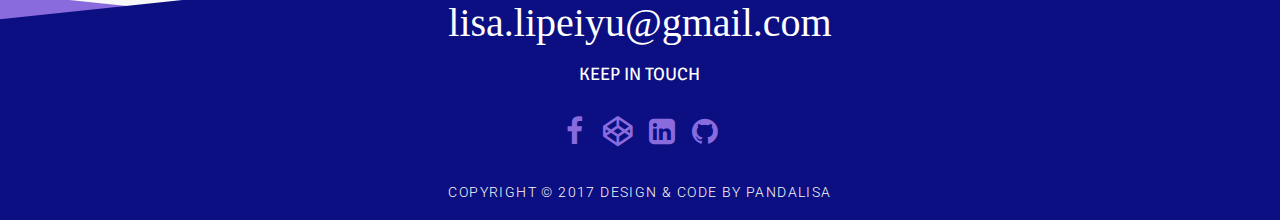
==== commit 85304f57: "update" ====
--- a/index_tw.html
+++ b/index_tw.html
@@ -10,6 +10,9 @@
     <link rel="stylesheet" href="css/swiper.css">
     <link href="https://fonts.googleapis.com/css?family=Roboto:300,400,500,700" rel="stylesheet">
     <link href="https://fonts.googleapis.com/css?family=Amaranth:400,700|Concert+One|Puritan:400,700|Rambla:400,700|Sarala:400,700|Signika+Negative:400,700" rel="stylesheet">
+    <meta name="description" content="能建置Wordpress網站、設計網站與手機APP介面、規劃數位品牌策略、內容策展寫手，擁有三年多數位產品UI/UX介面設計經驗，喜愛藉由創意與設計來解決問題。">
+  	<meta name="keywords" content="建網站,設計網站,設計APP,數位品牌,內容行銷,內容策展,專業寫手,前端工程師,RWD網站,wordpress,HTML,CSS,JavaScript">
+  	<meta name="author" content="Pandalisa, Lisa Li">
 
 
 </head>
@@ -31,6 +34,9 @@
 						<li><a href="http://pandalisa.blogspot.tw/" data-hover="Blog" target="_blank">部落格</a></li>
 					</ul>
 				</div>	
+				<div class="mobile-nav">
+					
+				</div>
 				
 			</nav>
 		</section>
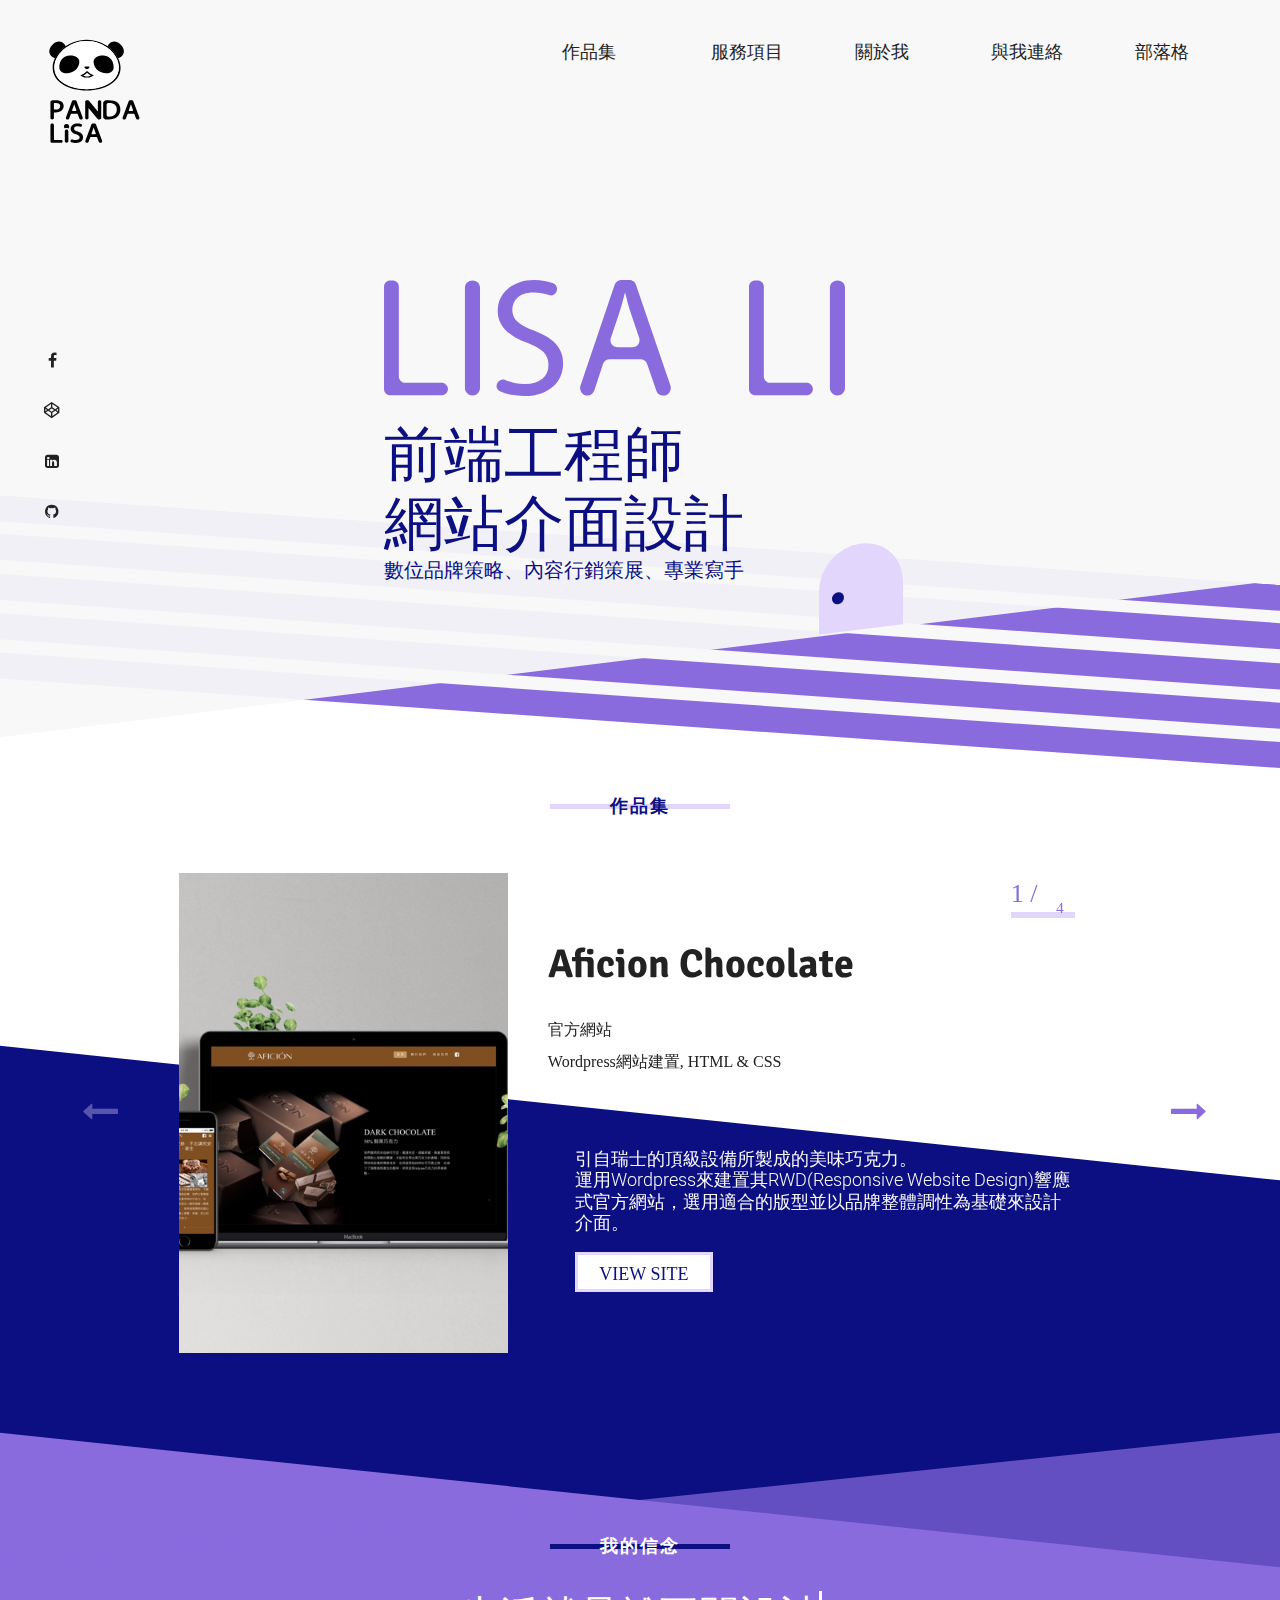
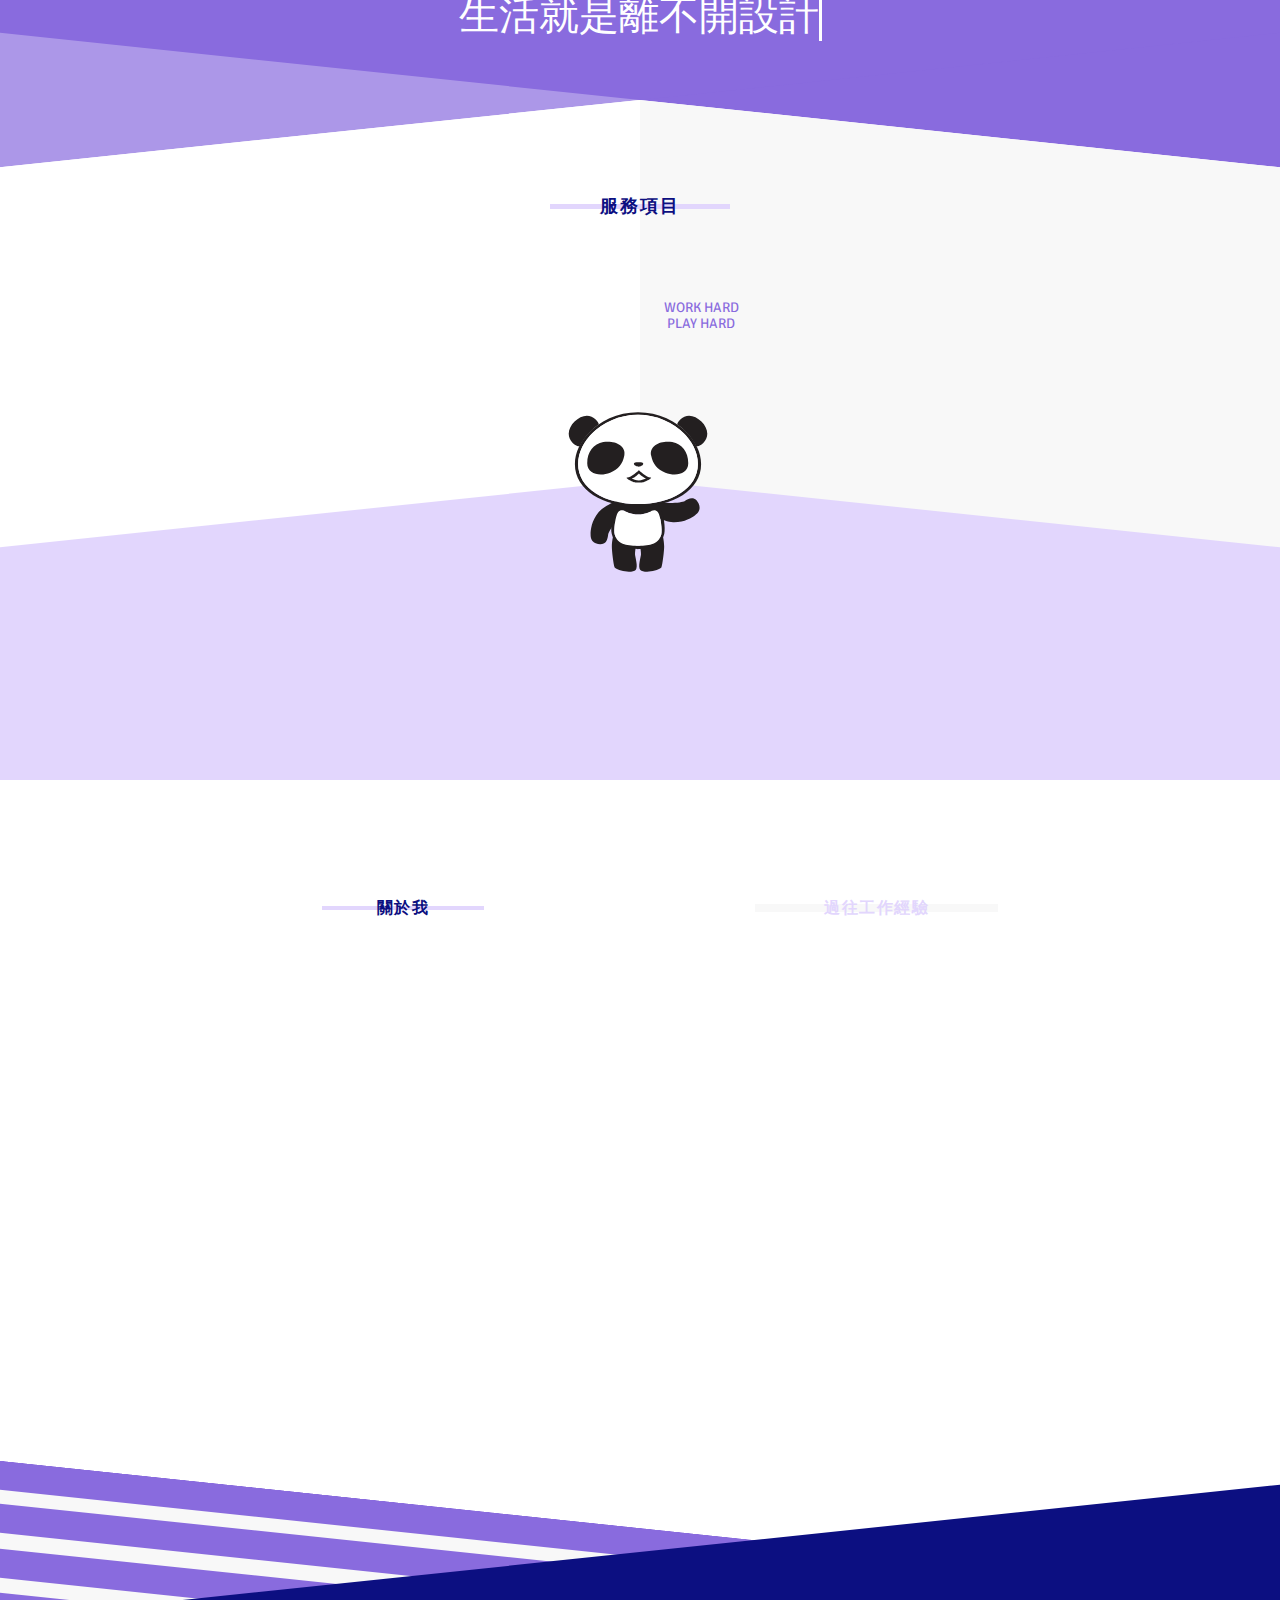
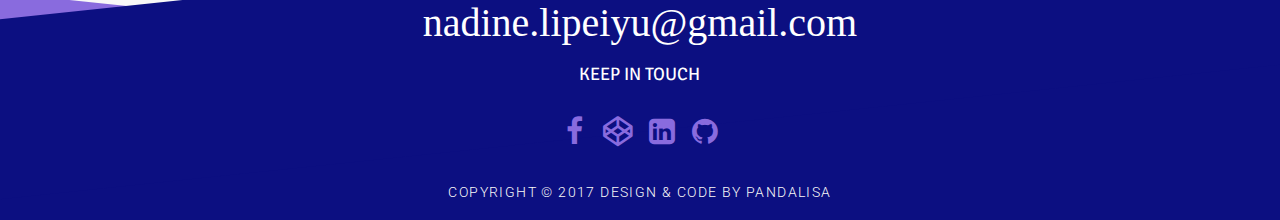
==== commit 2693ea61: "Update index_tw.html" ====
--- a/index_tw.html
+++ b/index_tw.html
@@ -286,7 +286,7 @@
 	<footer id="contact">
 		<section class="my-contact">
 			<div class="contact-info">
-				<a href="mailto:lisa.lipeiyu@gmail.com" class="my-mail">lisa.lipeiyu@gmail.com</a>
+				<a href="mailto:nadine.lipeiyu@gmail.com" class="my-mail">nadine.lipeiyu@gmail.com</a>
 			</div>
 			<p>Keep in Touch</p>
 			<div class="social-contact">
@@ -324,4 +324,4 @@
 
 
 </body>
-</html>+</html>
